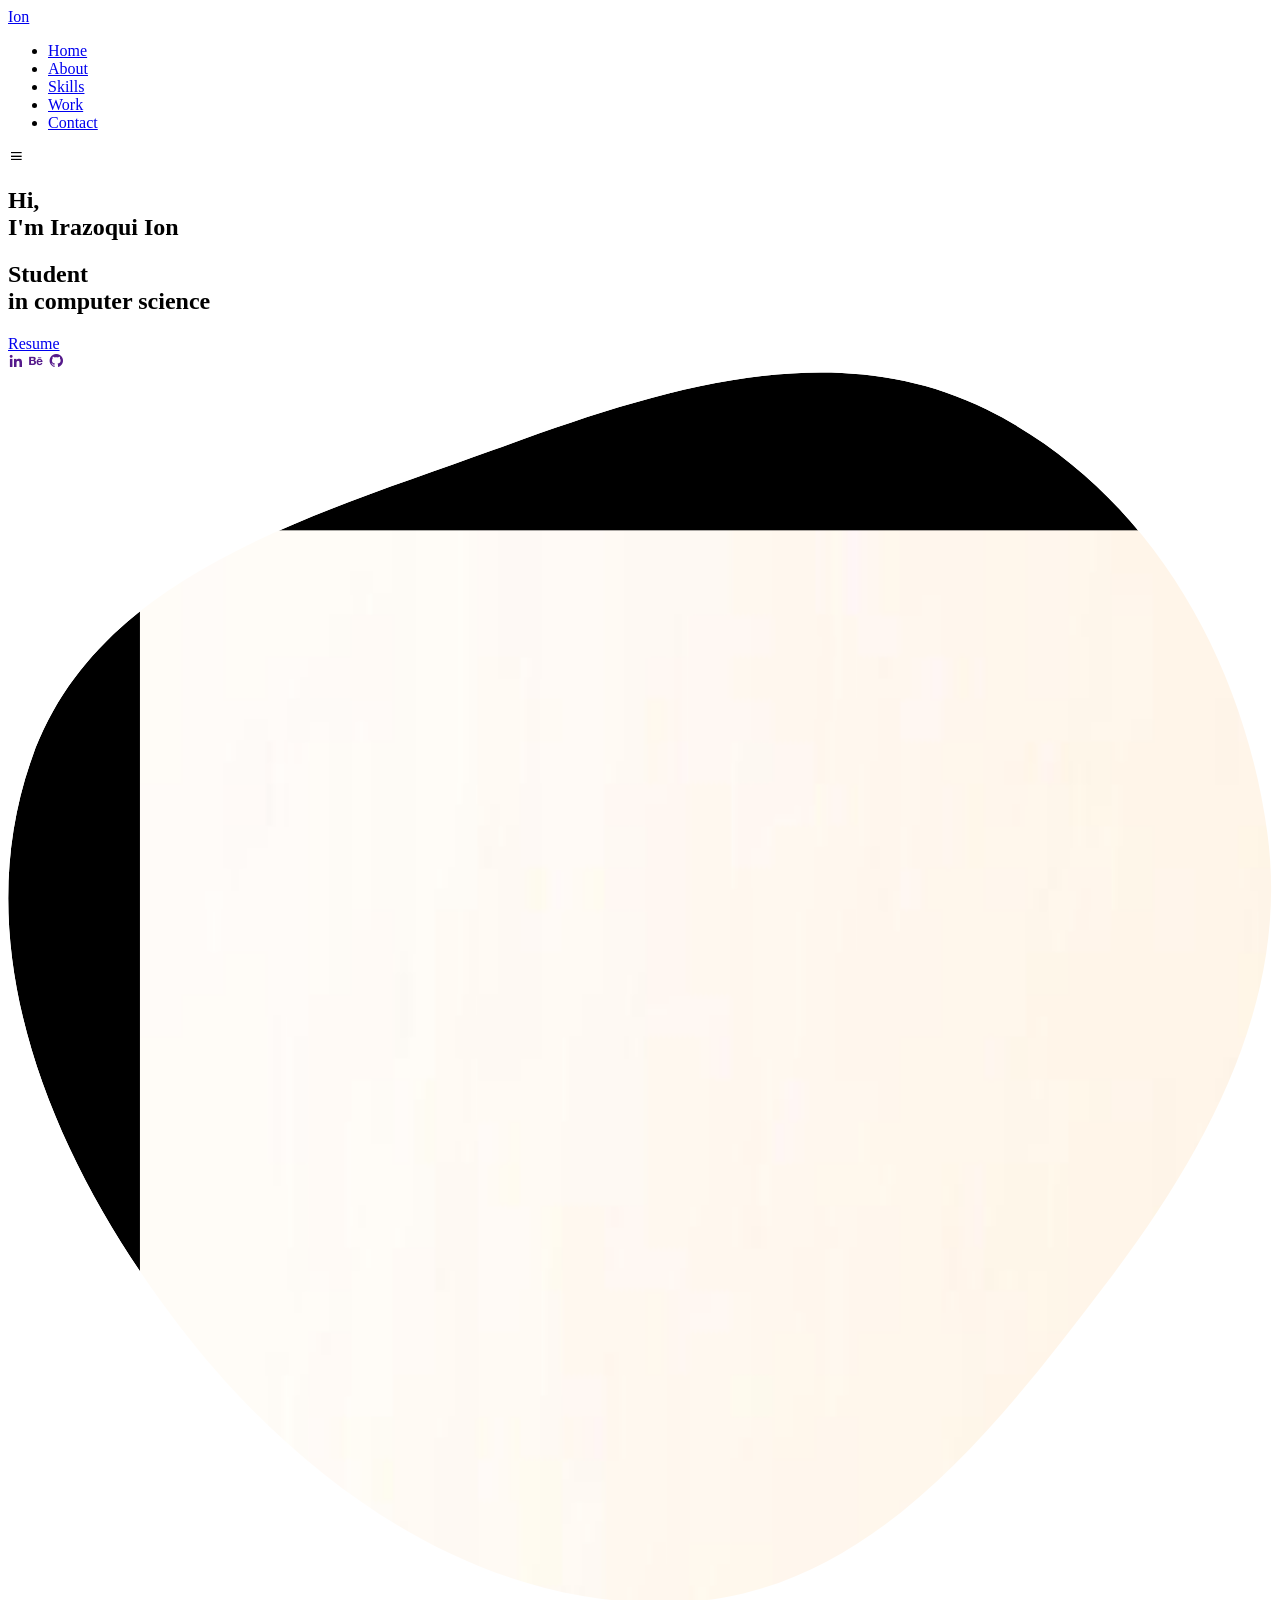
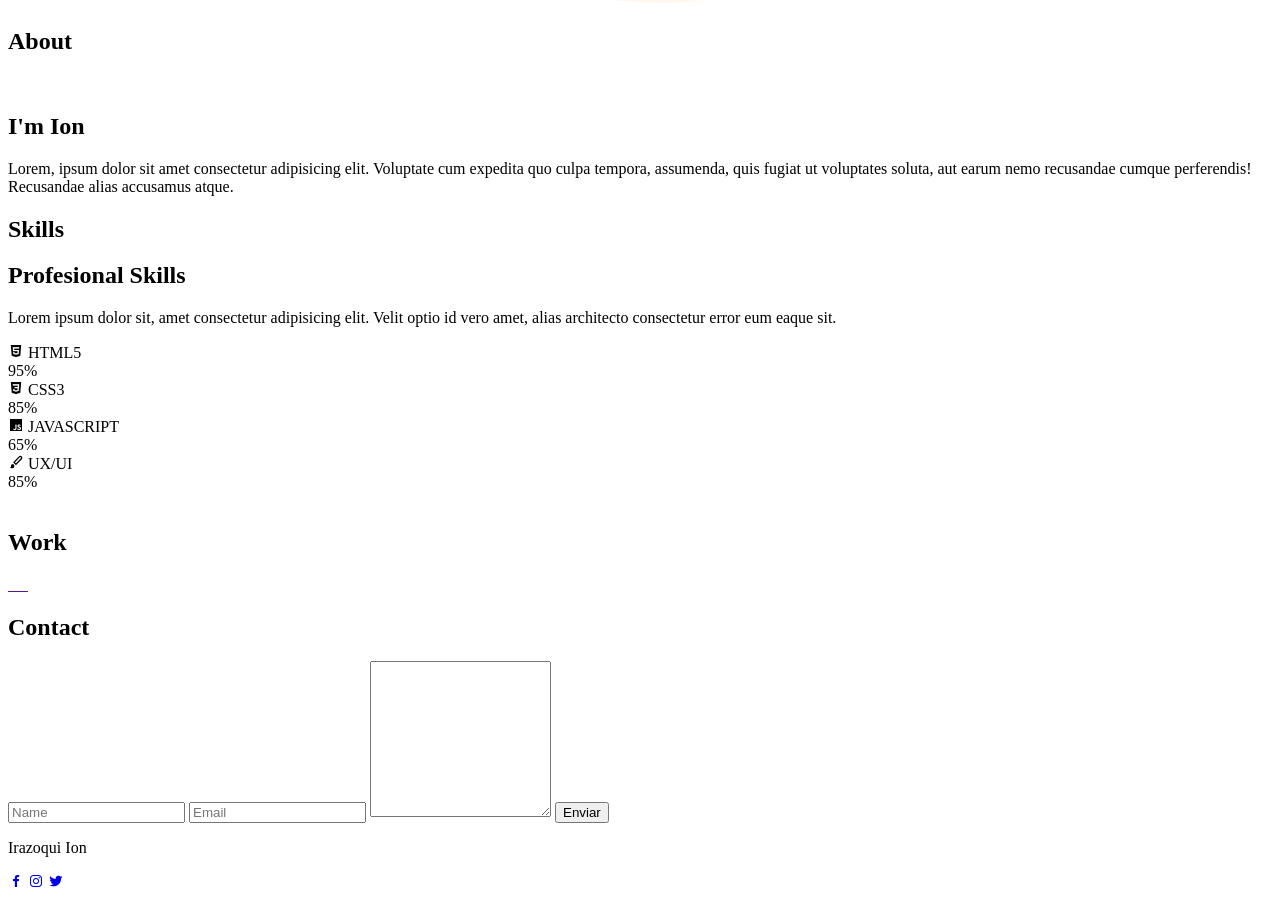
==== index.html @ e9b6121a "first commit" ====
<!DOCTYPE html>
<html lang="en">
    <head>
        <meta charset="UTF-8">
        <meta name="viewport" content="width=device-width, initial-scale=1.0">

        <link rel="stylesheet" href="style.css">

        <!-- =====BOX ICONS===== -->
        <link href='https://cdn.jsdelivr.net/npm/boxicons@2.0.5/css/boxicons.min.css' rel='stylesheet'>

        <title>Portfolio website complete</title>
    </head>
    <body>
        <!--===== HEADER =====-->
        <header class="l-header">
            <nav class="nav bd-grid">
                <div>
                    <a href="index.html" class="nav__logo">Ion</a>
                </div>

                <div class="nav__menu" id="nav-menu">
                    <ul class="nav__list">
                        <li class="nav__item"><a href="#home" class="nav__link active-link">Home</a></li>
                        <li class="nav__item"><a href="#about" class="nav__link">About</a></li>
                        <li class="nav__item"><a href="#skills" class="nav__link">Skills</a></li>
                        <li class="nav__item"><a href="#work" class="nav__link">Work</a></li>
                        <li class="nav__item"><a href="#contact" class="nav__link">Contact</a></li>
                    </ul>
                </div>

                <div class="nav__toggle" id="nav-toggle">
                    <i class='bx bx-menu'></i>
                </div>
            </nav>
        </header>

        <main class="l-main">
            <!--===== HOME =====-->
            <section class="home bd-grid" id="home">
                <div class="home__data">
                    <h1 class="home__title">Hi,<br>I'm <span class="home__title-color">Irazoqui Ion</span><br><h2>Student <br>in computer science</h2></h1>

                    <a href="Resume.pdf" class="button">Resume</a>
                </div>

                <div class="home__social">
                    <a href="" class="home__social-icon"><i class='bx bxl-linkedin'></i></a>
                    <a href="" class="home__social-icon"><i class='bx bxl-behance' ></i></a>
                    <a href="" class="home__social-icon"><i class='bx bxl-github' ></i></a>
                </div>

                <div class="home__img">
                    <svg class="home__blob" viewBox="0 0 479 467" xmlns="http://www.w3.org/2000/svg" xmlns:xlink="http://www.w3.org/1999/xlink">
                        <mask id="mask0" mask-type="alpha">
                            <path d="M9.19024 145.964C34.0253 76.5814 114.865 54.7299 184.111 29.4823C245.804 6.98884 311.86 -14.9503 370.735 14.143C431.207 44.026 467.948 107.508 477.191 174.311C485.897 237.229 454.931 294.377 416.506 344.954C373.74 401.245 326.068 462.801 255.442 466.189C179.416 469.835 111.552 422.137 65.1576 361.805C17.4835 299.81 -17.1617 219.583 9.19024 145.964Z"/>
                        </mask>
                        <g mask="url(#mask0)">
                            <path d="M9.19024 145.964C34.0253 76.5814 114.865 54.7299 184.111 29.4823C245.804 6.98884 311.86 -14.9503 370.735 14.143C431.207 44.026 467.948 107.508 477.191 174.311C485.897 237.229 454.931 294.377 416.506 344.954C373.74 401.245 326.068 462.801 255.442 466.189C179.416 469.835 111.552 422.137 65.1576 361.805C17.4835 299.81 -17.1617 219.583 9.19024 145.964Z"/>
                            <image class="home__blob-img" x="50" y="60" href="dragon.png"/>
                        </g>
                    </svg>
                </div>
            </section>

            <!--===== ABOUT =====-->
            <section class="about section " id="about">
                <h2 class="section-title">About</h2>

                <div class="about__container bd-grid">
                    <div class="about__img">
                        <img src="assets/img/about.jpg" alt="">
                    </div>
                    
                    <div>
                        <h2 class="about__subtitle">I'm Ion</h2>
                        <p class="about__text">Lorem, ipsum dolor sit amet consectetur adipisicing elit. Voluptate cum expedita quo culpa tempora, assumenda, quis fugiat ut voluptates soluta, aut earum nemo recusandae cumque perferendis! Recusandae alias accusamus atque.</p>           
                    </div>                                   
                </div>
            </section>

            <!--===== SKILLS =====-->
            <section class="skills section" id="skills">
                <h2 class="section-title">Skills</h2>

                <div class="skills__container bd-grid">          
                    <div>
                        <h2 class="skills__subtitle">Profesional Skills</h2>
                        <p class="skills__text">Lorem ipsum dolor sit, amet consectetur adipisicing elit. Velit optio id vero amet, alias architecto consectetur error eum eaque sit.</p>
                        <div class="skills__data">
                            <div class="skills__names">
                                <i class='bx bxl-html5 skills__icon'></i>
                                <span class="skills__name">HTML5</span>
                            </div>
                            <div class="skills__bar skills__html">

                            </div>
                            <div>
                                <span class="skills__percentage">95%</span>
                            </div>
                        </div>
                        <div class="skills__data">
                            <div class="skills__names">
                                <i class='bx bxl-css3 skills__icon'></i>
                                <span class="skills__name">CSS3</span>
                            </div>
                            <div class="skills__bar skills__css">
                                
                            </div>
                            <div>
                                <span class="skills__percentage">85%</span>
                            </div>
                        </div>
                        <div class="skills__data">
                            <div class="skills__names">
                                <i class='bx bxl-javascript skills__icon' ></i>
                                <span class="skills__name">JAVASCRIPT</span>
                            </div>
                            <div class="skills__bar skills__js">
                                
                            </div>
                            <div>
                                <span class="skills__percentage">65%</span>
                            </div>
                        </div>
                        <div class="skills__data">
                            <div class="skills__names">
                                <i class='bx bxs-paint skills__icon'></i>
                                <span class="skills__name">UX/UI</span>
                            </div>
                            <div class="skills__bar skills__ux">
                                
                            </div>
                            <div>
                                <span class="skills__percentage">85%</span>
                            </div>
                        </div>
                    </div>
                    
                    <div>              
                        <img src="assets/img/work3.jpg" alt="" class="skills__img">
                    </div>
                </div>
            </section>

            <!--===== WORK =====-->
            <section class="work section" id="work">
                <h2 class="section-title">Work</h2>

                <div class="work__container bd-grid">
                    <a href="" class="work__img">
                        <img src="assets/img/work1.jpg" alt="">
                    </a>
                    <a href="" class="work__img">
                        <img src="assets/img/work2.jpg" alt="">
                    </a>
                    <a href="" class="work__img">
                        <img src="assets/img/work3.jpg" alt="">
                    </a>
                    <a href="" class="work__img">
                        <img src="assets/img/work4.jpg" alt="">
                    </a>
                    <a href="" class="work__img">
                        <img src="assets/img/work5.jpg" alt="">
                    </a>
                    <a href="" class="work__img">
                        <img src="assets/img/work6.jpg" alt="">
                    </a>
                </div>
            </section>

            <!--===== CONTACT =====-->
            <section class="contact section" id="contact">
                <h2 class="section-title">Contact</h2>

                <div class="contact__container bd-grid">
                    <form action="" class="contact__form">
                        <input type="text" placeholder="Name" class="contact__input">
                        <input type="mail" placeholder="Email" class="contact__input">
                        <textarea name="" id="" cols="0" rows="10" class="contact__input"></textarea>
                        <input type="button" value="Enviar" class="contact__button button">
                    </form>
                </div>
            </section>
        </main>

        <!--===== FOOTER =====-->
        <footer class="footer">
            <p class="footer__title">Irazoqui Ion</p>
            <div class="footer__social">
                <a href="#" class="footer__icon"><i class='bx bxl-facebook' ></i></a>
                <a href="#" class="footer__icon"><i class='bx bxl-instagram' ></i></a>
                <a href="#" class="footer__icon"><i class='bx bxl-twitter' ></i></a>
            </div>
        </footer>


        <!--===== SCROLL REVEAL =====-->
        <script src="https://unpkg.com/scrollreveal"></script>

        <!--===== MAIN JS =====-->
        <script src="main.js"></script>
    </body>
</html>
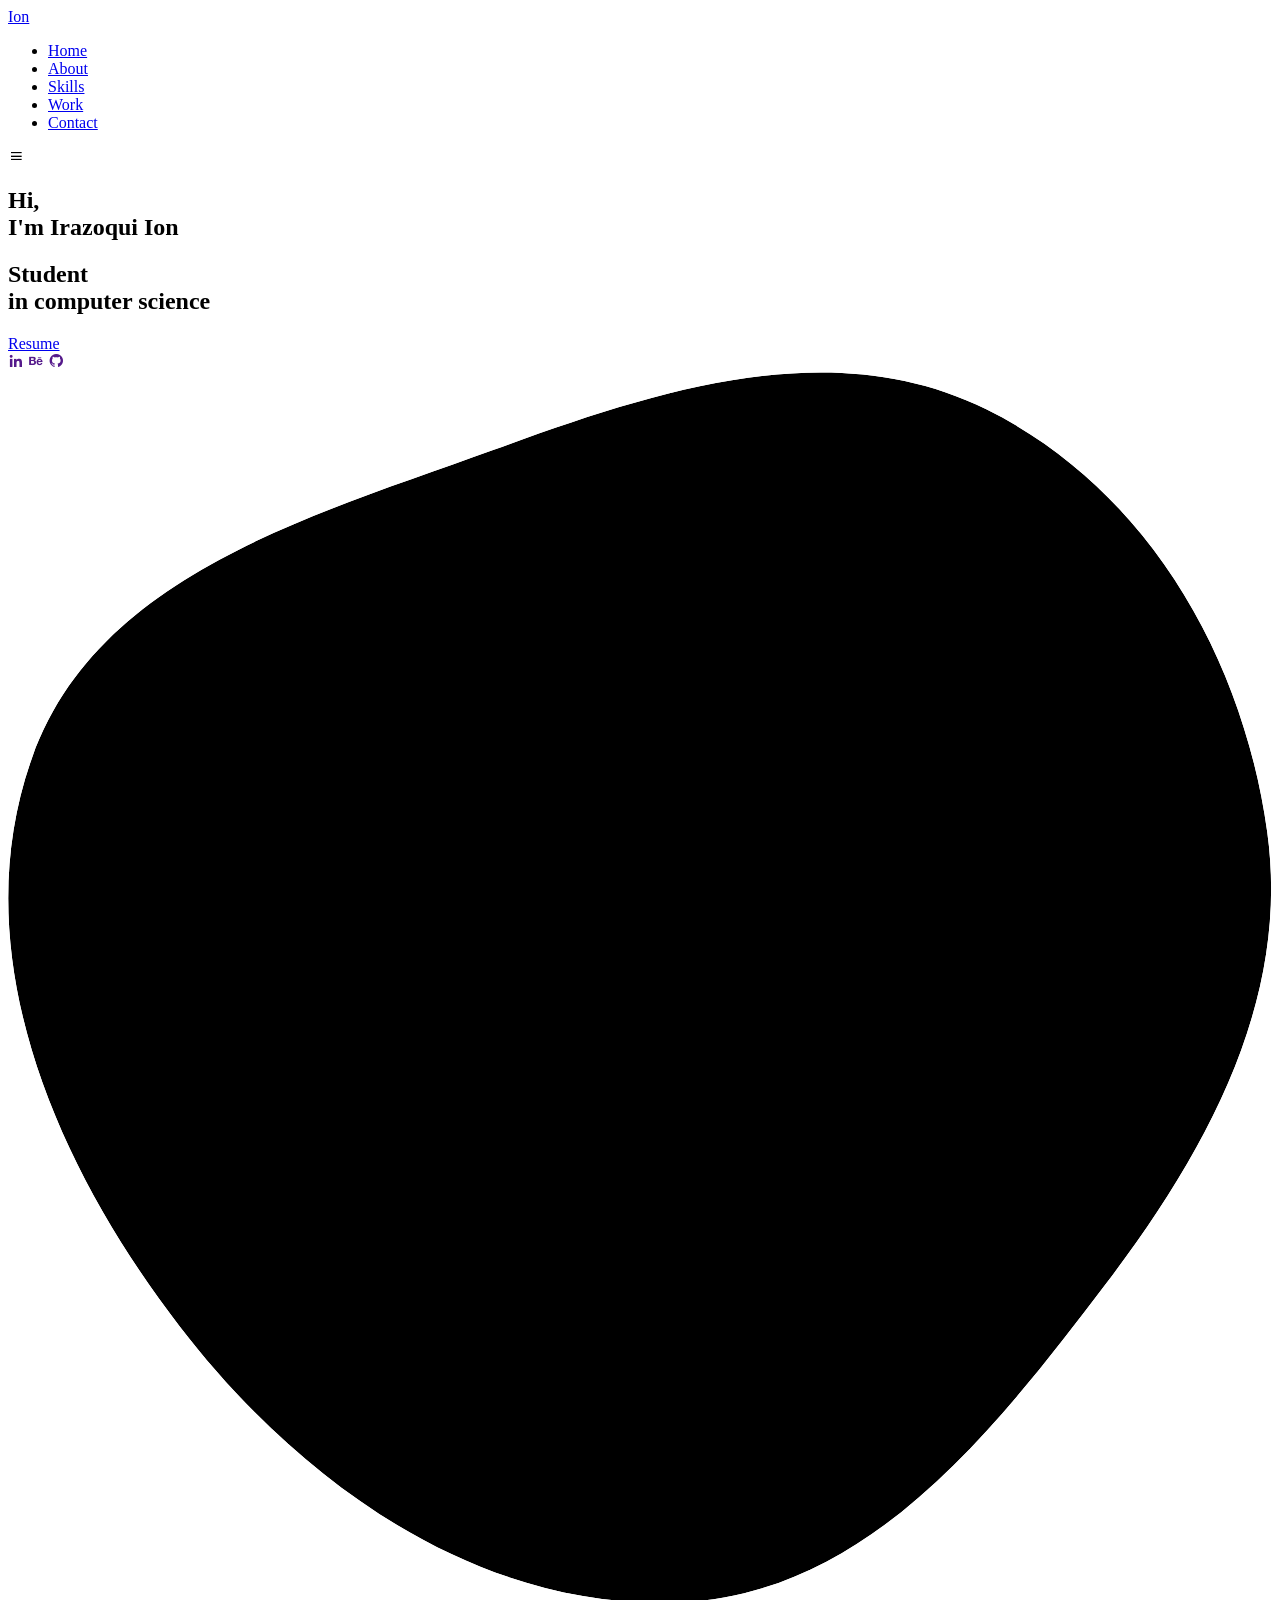
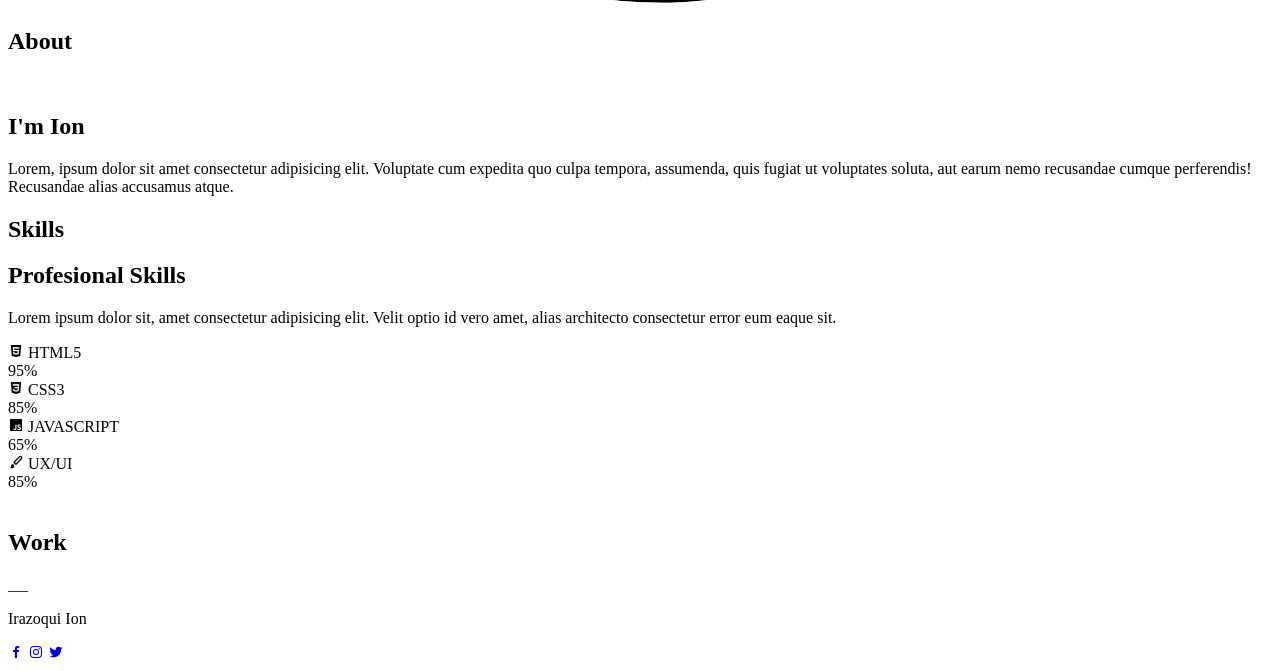
==== commit bbb5accc: "Contact supprimer" ====
--- a/index.html
+++ b/index.html
@@ -170,21 +170,6 @@
                 </div>
             </section>
 
-            <!--===== CONTACT =====-->
-            <section class="contact section" id="contact">
-                <h2 class="section-title">Contact</h2>
-
-                <div class="contact__container bd-grid">
-                    <form action="" class="contact__form">
-                        <input type="text" placeholder="Name" class="contact__input">
-                        <input type="mail" placeholder="Email" class="contact__input">
-                        <textarea name="" id="" cols="0" rows="10" class="contact__input"></textarea>
-                        <input type="button" value="Enviar" class="contact__button button">
-                    </form>
-                </div>
-            </section>
-        </main>
-
         <!--===== FOOTER =====-->
         <footer class="footer">
             <p class="footer__title">Irazoqui Ion</p>
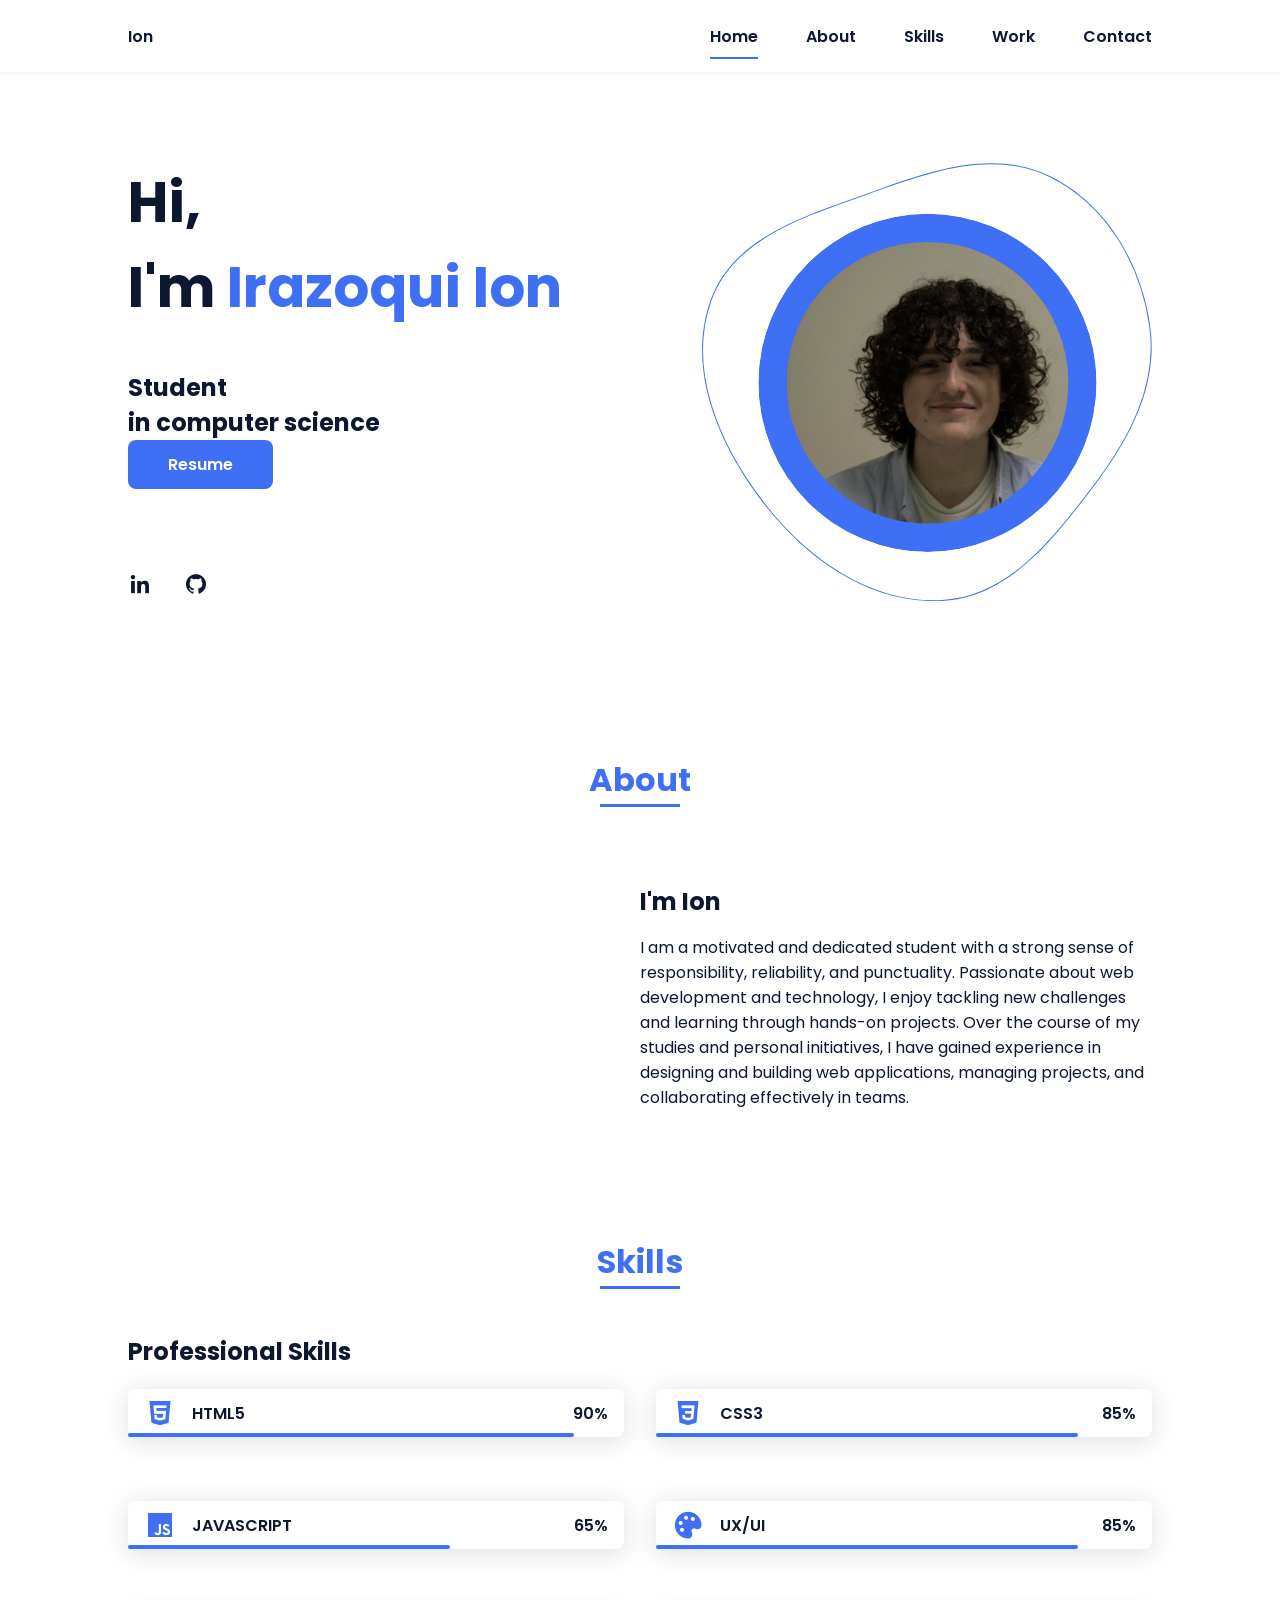
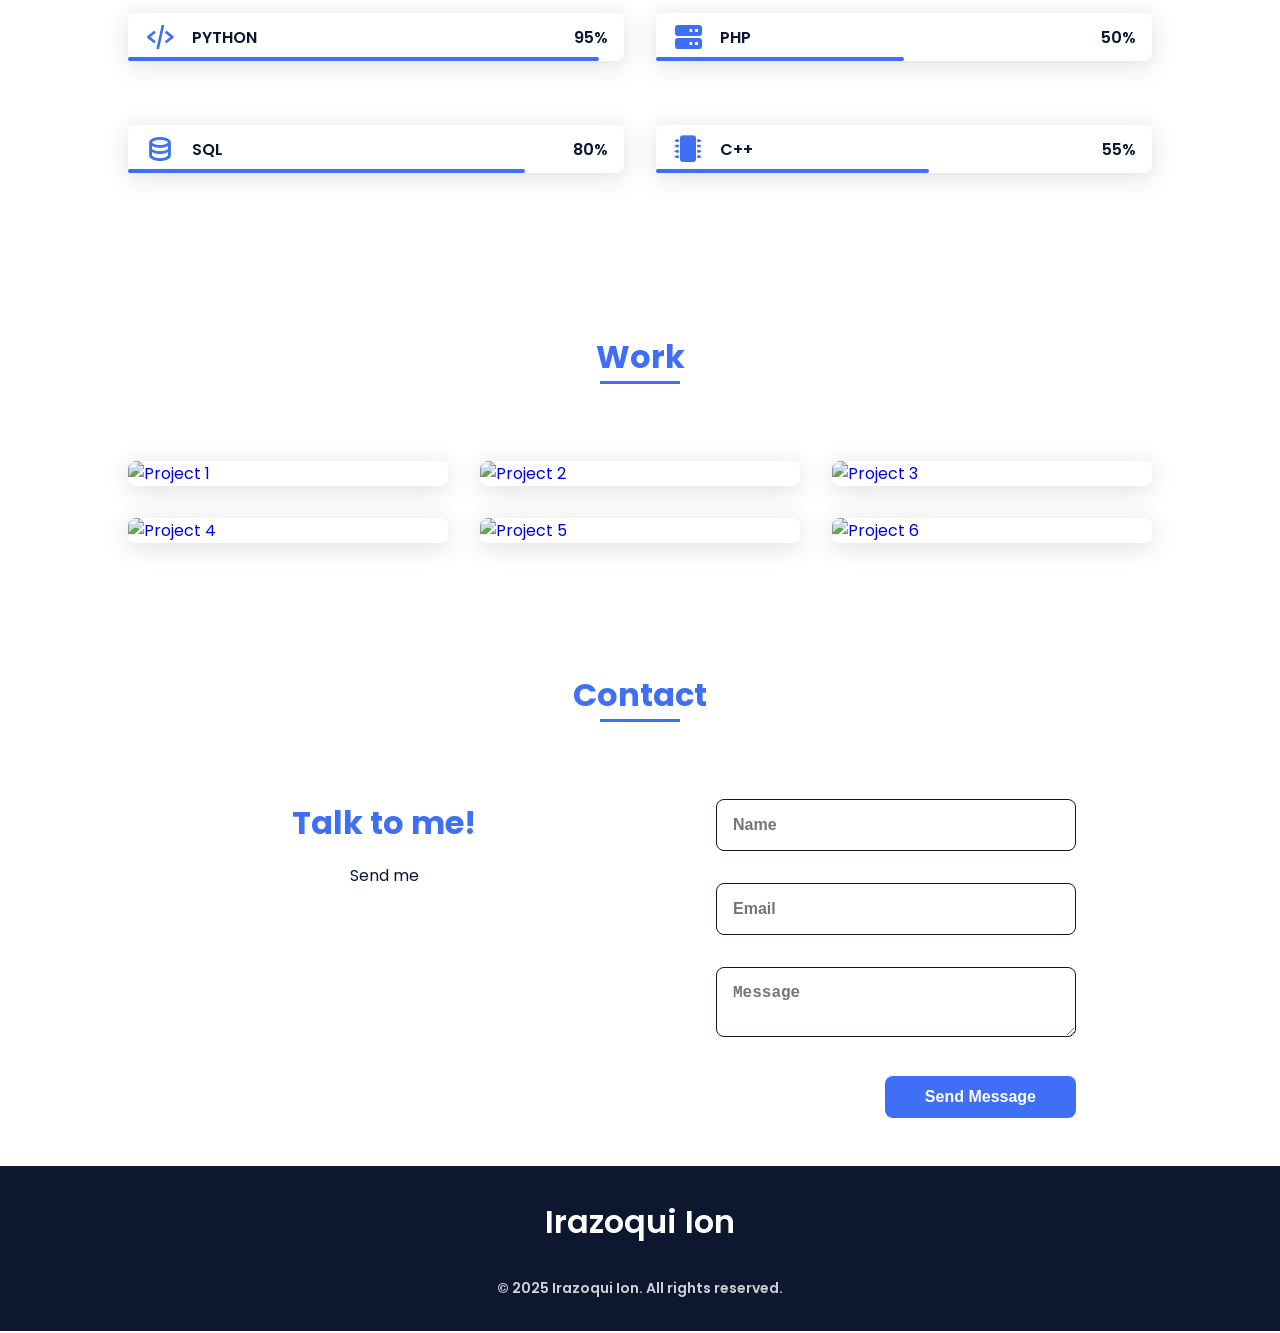
==== commit 2669853d: "competences faites" ====
--- a/index.html
+++ b/index.html
@@ -1,190 +1,281 @@
-
 <!DOCTYPE html>
 <html lang="en">
-    <head>
-        <meta charset="UTF-8">
-        <meta name="viewport" content="width=device-width, initial-scale=1.0">
-
-        <link rel="stylesheet" href="style.css">
-
-        <!-- =====BOX ICONS===== -->
-        <link href='https://cdn.jsdelivr.net/npm/boxicons@2.0.5/css/boxicons.min.css' rel='stylesheet'>
-
-        <title>Portfolio website complete</title>
-    </head>
-    <body>
-        <!--===== HEADER =====-->
-        <header class="l-header">
-            <nav class="nav bd-grid">
+
+<head>
+    <meta charset="UTF-8">
+    <meta name="viewport" content="width=device-width, initial-scale=1.0">
+
+    <link rel="stylesheet" href="style.css">
+
+    <!-- =====BOX ICONS===== -->
+    <link href='https://cdn.jsdelivr.net/npm/boxicons@2.0.5/css/boxicons.min.css' rel='stylesheet'>
+
+    <title>Portfolio</title>
+</head>
+
+<body>
+    <!--===== HEADER =====-->
+    <header class="l-header">
+        <nav class="nav bd-grid">
+            <div>
+                <a href="index.html" class="nav__logo">Ion</a>
+            </div>
+
+            <div class="nav__menu" id="nav-menu">
+                <ul class="nav__list">
+                    <li class="nav__item"><a href="#home" class="nav__link active-link">Home</a></li>
+                    <li class="nav__item"><a href="#about" class="nav__link">About</a></li>
+                    <li class="nav__item"><a href="#skills" class="nav__link">Skills</a></li>
+                    <li class="nav__item"><a href="#work" class="nav__link">Work</a></li>
+                    <li class="nav__item"><a href="#contact" class="nav__link">Contact</a></li>
+                    <!-- Added Contact link -->
+                </ul>
+            </div>
+
+            <div class="nav__toggle" id="nav-toggle">
+                <i class='bx bx-menu'></i>
+            </div>
+        </nav>
+    </header>
+
+    <main class="l-main">
+        <!--===== HOME =====-->
+        <section class="home bd-grid" id="home">
+            <div class="home__data">
+                <h1 class="home__title">Hi,<br>I'm <span class="home__title-color">Irazoqui Ion</span></h1>
+                <h2>Student <br>in computer science</h2> <!-- Moved outside h1 for valid nesting -->
+
+                <a href="Resume.pdf" class="button">Resume</a>
+            </div>
+
+            <div class="home__social">
+                <a href="https://www.linkedin.com/in/ion-irazoqui-a7b46b34b" class="home__social-icon"
+                    aria-label="LinkedIn"><i class='bx bxl-linkedin'></i></a>
+                <a href="https://www.github.com/TheAtomic0407" class="home__social-icon" aria-label="GitHub"><i
+                        class='bx bxl-github'></i></a> <!-- Fixed missing quote -->
+            </div>
+
+            <div class="home__img">
+                <svg class="home__blob" viewBox="0 0 479 467" xmlns="http://www.w3.org/2000/svg"
+                    xmlns:xlink="http://www.w3.org/1999/xlink">
+                    <!-- Masque blob original (pour clipper l'ensemble si besoin) -->
+                    <mask id="mask0" mask-type="alpha">
+                        <path
+                            d="M9.19024 145.964C34.0253 76.5814 114.865 54.7299 184.111 29.4823C245.804 6.98884 311.86 -14.9503 370.735 14.143C431.207 44.026 467.948 107.508 477.191 174.311C485.897 237.229 454.931 294.377 416.506 344.954C373.74 401.245 326.068 462.801 255.442 466.189C179.416 469.835 111.552 422.137 65.1576 361.805C17.4835 299.81 -17.1617 219.583 9.19024 145.964Z" />
+                    </mask>
+
+                    <!-- Définitions pour les clips (cercle pour le fond bleu et pour la photo) -->
+                    <defs>
+                        <!-- Clip pour le cercle bleu (grand) -->
+                        <clipPath id="blueCircleClip">
+                            <circle cx="240" cy="234" r="180" />
+                            <!-- Centre approximatif du viewBox ; rayon grand pour le fond -->
+                        </clipPath>
+                        <!-- Clip pour la photo (plus petit, pour l'arrondir) -->
+                        <clipPath id="photoCircleClip">
+                            <circle cx="240" cy="234" r="150" /> <!-- Même centre, rayon plus petit pour la photo -->
+                        </clipPath>
+                    </defs>
+
+                    <!-- Groupe principal : applique le masque blob global si vous voulez limiter à la forme blob -->
+                    <g mask="url(#mask0)">
+                        <!-- 1. Cercle bleu en arrière-plan (clipé à un grand cercle) -->
+                        <g clip-path="url(#blueCircleClip)">
+                            <circle cx="240" cy="234" r="180" fill="var(--first-color)" />
+                            <!-- Rond bleu derrière tout -->
+                            <!-- Optionnel : Ajoutez un path blob si vous voulez que le bleu suive la forme blob -->
+                            <!-- <path d="M9.19024 145.964C34.0253 76.5814 ... Z" fill="var(--first-color)" /> -->
+                        </g>
+
+                        <!-- 2. La photo ronde par-dessus (clipée à un petit cercle, positionnée comme avant) -->
+                        <g clip-path="url(#photoCircleClip)">
+                            <image class="home__blob-img" x="90" y="84" width="300" height="300" href="profil.png"
+                                alt="Profile photo of Irazoqui Ion" preserveAspectRatio="xMidYMid slice" />
+                            <!-- Centre et croppe l'image pour remplir le cercle -->
+                        </g>
+
+                        <!-- Optionnel : Path blob en fond si vous voulez la forme organique visible autour du cercle bleu -->
+                        <path
+                            d="M9.19024 145.964C34.0253 76.5814 114.865 54.7299 184.111 29.4823C245.804 6.98884 311.86 -14.9503 370.735 14.143C431.207 44.026 467.948 107.508 477.191 174.311C485.897 237.229 454.931 294.377 416.506 344.954C373.74 401.245 326.068 462.801 255.442 466.189C179.416 469.835 111.552 422.137 65.1576 361.805C17.4835 299.81 -17.1617 219.583 9.19024 145.964Z"
+                            fill="none" stroke="var(--first-color)" stroke-width="2" />
+                        <!-- Bord du blob en bleu fin, si vous voulez -->
+                    </g>
+                </svg>
+            </div>
+        </section>
+
+        <!--===== ABOUT =====-->
+        <section class="about section " id="about">
+            <h2 class="section-title">About</h2>
+
+            <div class="about__container bd-grid">
+                <div class="about__img">
+                    <img src="assets/img/about.jpg" alt="">
+                </div>
+
                 <div>
-                    <a href="index.html" class="nav__logo">Ion</a>
-                </div>
-
-                <div class="nav__menu" id="nav-menu">
-                    <ul class="nav__list">
-                        <li class="nav__item"><a href="#home" class="nav__link active-link">Home</a></li>
-                        <li class="nav__item"><a href="#about" class="nav__link">About</a></li>
-                        <li class="nav__item"><a href="#skills" class="nav__link">Skills</a></li>
-                        <li class="nav__item"><a href="#work" class="nav__link">Work</a></li>
-                        <li class="nav__item"><a href="#contact" class="nav__link">Contact</a></li>
-                    </ul>
-                </div>
-
-                <div class="nav__toggle" id="nav-toggle">
-                    <i class='bx bx-menu'></i>
-                </div>
-            </nav>
-        </header>
-
-        <main class="l-main">
-            <!--===== HOME =====-->
-            <section class="home bd-grid" id="home">
-                <div class="home__data">
-                    <h1 class="home__title">Hi,<br>I'm <span class="home__title-color">Irazoqui Ion</span><br><h2>Student <br>in computer science</h2></h1>
-
-                    <a href="Resume.pdf" class="button">Resume</a>
-                </div>
-
-                <div class="home__social">
-                    <a href="" class="home__social-icon"><i class='bx bxl-linkedin'></i></a>
-                    <a href="" class="home__social-icon"><i class='bx bxl-behance' ></i></a>
-                    <a href="" class="home__social-icon"><i class='bx bxl-github' ></i></a>
-                </div>
-
-                <div class="home__img">
-                    <svg class="home__blob" viewBox="0 0 479 467" xmlns="http://www.w3.org/2000/svg" xmlns:xlink="http://www.w3.org/1999/xlink">
-                        <mask id="mask0" mask-type="alpha">
-                            <path d="M9.19024 145.964C34.0253 76.5814 114.865 54.7299 184.111 29.4823C245.804 6.98884 311.86 -14.9503 370.735 14.143C431.207 44.026 467.948 107.508 477.191 174.311C485.897 237.229 454.931 294.377 416.506 344.954C373.74 401.245 326.068 462.801 255.442 466.189C179.416 469.835 111.552 422.137 65.1576 361.805C17.4835 299.81 -17.1617 219.583 9.19024 145.964Z"/>
-                        </mask>
-                        <g mask="url(#mask0)">
-                            <path d="M9.19024 145.964C34.0253 76.5814 114.865 54.7299 184.111 29.4823C245.804 6.98884 311.86 -14.9503 370.735 14.143C431.207 44.026 467.948 107.508 477.191 174.311C485.897 237.229 454.931 294.377 416.506 344.954C373.74 401.245 326.068 462.801 255.442 466.189C179.416 469.835 111.552 422.137 65.1576 361.805C17.4835 299.81 -17.1617 219.583 9.19024 145.964Z"/>
-                            <image class="home__blob-img" x="50" y="60" href="dragon.png"/>
-                        </g>
-                    </svg>
-                </div>
-            </section>
-
-            <!--===== ABOUT =====-->
-            <section class="about section " id="about">
-                <h2 class="section-title">About</h2>
-
-                <div class="about__container bd-grid">
-                    <div class="about__img">
-                        <img src="assets/img/about.jpg" alt="">
-                    </div>
-                    
-                    <div>
-                        <h2 class="about__subtitle">I'm Ion</h2>
-                        <p class="about__text">Lorem, ipsum dolor sit amet consectetur adipisicing elit. Voluptate cum expedita quo culpa tempora, assumenda, quis fugiat ut voluptates soluta, aut earum nemo recusandae cumque perferendis! Recusandae alias accusamus atque.</p>           
-                    </div>                                   
-                </div>
-            </section>
-
-            <!--===== SKILLS =====-->
-            <section class="skills section" id="skills">
-                <h2 class="section-title">Skills</h2>
-
-                <div class="skills__container bd-grid">          
-                    <div>
-                        <h2 class="skills__subtitle">Profesional Skills</h2>
-                        <p class="skills__text">Lorem ipsum dolor sit, amet consectetur adipisicing elit. Velit optio id vero amet, alias architecto consectetur error eum eaque sit.</p>
-                        <div class="skills__data">
-                            <div class="skills__names">
-                                <i class='bx bxl-html5 skills__icon'></i>
-                                <span class="skills__name">HTML5</span>
-                            </div>
-                            <div class="skills__bar skills__html">
-
-                            </div>
-                            <div>
-                                <span class="skills__percentage">95%</span>
-                            </div>
-                        </div>
-                        <div class="skills__data">
-                            <div class="skills__names">
-                                <i class='bx bxl-css3 skills__icon'></i>
-                                <span class="skills__name">CSS3</span>
-                            </div>
-                            <div class="skills__bar skills__css">
-                                
-                            </div>
-                            <div>
-                                <span class="skills__percentage">85%</span>
-                            </div>
-                        </div>
-                        <div class="skills__data">
-                            <div class="skills__names">
-                                <i class='bx bxl-javascript skills__icon' ></i>
-                                <span class="skills__name">JAVASCRIPT</span>
-                            </div>
-                            <div class="skills__bar skills__js">
-                                
-                            </div>
-                            <div>
-                                <span class="skills__percentage">65%</span>
-                            </div>
-                        </div>
-                        <div class="skills__data">
-                            <div class="skills__names">
-                                <i class='bx bxs-paint skills__icon'></i>
-                                <span class="skills__name">UX/UI</span>
-                            </div>
-                            <div class="skills__bar skills__ux">
-                                
-                            </div>
-                            <div>
-                                <span class="skills__percentage">85%</span>
-                            </div>
-                        </div>
-                    </div>
-                    
-                    <div>              
-                        <img src="assets/img/work3.jpg" alt="" class="skills__img">
-                    </div>
-                </div>
-            </section>
-
-            <!--===== WORK =====-->
-            <section class="work section" id="work">
-                <h2 class="section-title">Work</h2>
-
-                <div class="work__container bd-grid">
-                    <a href="" class="work__img">
-                        <img src="assets/img/work1.jpg" alt="">
-                    </a>
-                    <a href="" class="work__img">
-                        <img src="assets/img/work2.jpg" alt="">
-                    </a>
-                    <a href="" class="work__img">
-                        <img src="assets/img/work3.jpg" alt="">
-                    </a>
-                    <a href="" class="work__img">
-                        <img src="assets/img/work4.jpg" alt="">
-                    </a>
-                    <a href="" class="work__img">
-                        <img src="assets/img/work5.jpg" alt="">
-                    </a>
-                    <a href="" class="work__img">
-                        <img src="assets/img/work6.jpg" alt="">
-                    </a>
-                </div>
-            </section>
-
-        <!--===== FOOTER =====-->
-        <footer class="footer">
-            <p class="footer__title">Irazoqui Ion</p>
-            <div class="footer__social">
-                <a href="#" class="footer__icon"><i class='bx bxl-facebook' ></i></a>
-                <a href="#" class="footer__icon"><i class='bx bxl-instagram' ></i></a>
-                <a href="#" class="footer__icon"><i class='bx bxl-twitter' ></i></a>
-            </div>
-        </footer>
-
-
-        <!--===== SCROLL REVEAL =====-->
-        <script src="https://unpkg.com/scrollreveal"></script>
-
-        <!--===== MAIN JS =====-->
-        <script src="main.js"></script>
-    </body>
-</html>
+                    <h2 class="about__subtitle">I'm Ion</h2>
+                    <p class="about__text">I am a motivated and dedicated student with a strong sense of responsibility,
+                        reliability, and punctuality. Passionate about web development and technology, I enjoy tackling
+                        new challenges and learning through hands-on projects. Over the course of my studies and
+                        personal initiatives, I have gained experience in designing and building web applications,
+                        managing projects, and collaborating effectively in teams.</p>
+                </div>
+            </div>
+        </section>
+
+        <!--===== SKILLS =====-->
+        <section class="skills section" id="skills">
+            <h2 class="section-title">Skills</h2>
+            <div class="skills__header">
+                <h2 class="skills__subtitle">Professional Skills</h2>
+            </div>
+            <div class="skills__container skills-grid">
+
+                <div class="skills__data">
+                    <div class="skills__names">
+                        <i class='bx bxl-html5 skills__icon'></i>
+                        <span class="skills__name">HTML5</span>
+                    </div>
+                    <div class="skills__bar skills__html"></div>
+                    <div>
+                        <span class="skills__percentage">90%</span>
+                    </div>
+                </div>
+                <div class="skills__data">
+                    <div class="skills__names">
+                        <i class='bx bxl-css3 skills__icon'></i>
+                        <span class="skills__name">CSS3</span>
+                    </div>
+                    <div class="skills__bar skills__css"></div>
+                    <div>
+                        <span class="skills__percentage">85%</span>
+                    </div>
+                </div>
+                <div class="skills__data">
+                    <div class="skills__names">
+                        <i class='bx bxl-javascript skills__icon'></i>
+                        <span class="skills__name">JAVASCRIPT</span>
+                    </div>
+                    <div class="skills__bar skills__js"></div>
+                    <div>
+                        <span class="skills__percentage">65%</span>
+                    </div>
+                </div>
+                <div class="skills__data">
+                    <div class="skills__names">
+                        <i class='bx bxs-palette skills__icon'></i>
+                        <span class="skills__name">UX/UI</span>
+                    </div>
+                    <div class="skills__bar skills__ux"></div>
+                    <div>
+                        <span class="skills__percentage">85%</span>
+                    </div>
+                </div>
+                <div class="skills__data">
+                    <div class="skills__names">
+                        <i class='bx bx-code-alt skills__icon'></i>
+                        <span class="skills__name">PYTHON</span>
+                    </div>
+                    <div class="skills__bar skills__py"></div>
+                    <div>
+                        <span class="skills__percentage">95%</span>
+                    </div>
+                </div>
+                <div class="skills__data">
+                    <div class="skills__names">
+                        <i class='bx bxs-server skills__icon'></i>
+                        <span class="skills__name">PHP</span>
+                    </div>
+                    <div class="skills__bar skills__php"></div>
+                    <div>
+                        <span class="skills__percentage">50%</span>
+                    </div>
+                </div>
+                <div class="skills__data">
+                    <div class="skills__names">
+                        <i class='bx bx-data skills__icon'></i>
+                        <span class="skills__name">SQL</span>
+                    </div>
+                    <div class="skills__bar skills__sql"></div>
+                    <div>
+                        <span class="skills__percentage">80%</span>
+                    </div>
+                </div>
+                <div class="skills__data">
+                    <div class="skills__names">
+                        <i class='bx bxs-microchip skills__icon'></i>
+                        <span class="skills__name">C++</span>
+                    </div>
+                    <div class="skills__bar skills__c"></div>
+                    <div>
+                        <span class="skills__percentage">55%</span>
+                    </div>
+                </div>
+
+
+
+
+            </div>
+        </section>
+
+        <!--===== WORK =====-->
+        <section class="work section" id="work">
+            <h2 class="section-title">Work</h2>
+
+            <div class="work__container bd-grid">
+                <a href="#project1" class="work__img"> <!-- Added placeholder href; use modals or external links -->
+                    <img src="assets/img/work1.jpg" alt="Project 1">
+                </a>
+                <a href="#project2" class="work__img">
+                    <img src="assets/img/work2.jpg" alt="Project 2">
+                </a>
+                <a href="#project3" class="work__img">
+                    <img src="assets/img/work3.jpg" alt="Project 3">
+                </a>
+                <a href="#project4" class="work__img">
+                    <img src="assets/img/work4.jpg" alt="Project 4">
+                </a>
+                <a href="#project5" class="work__img">
+                    <img src="assets/img/work5.jpg" alt="Project 5">
+                </a>
+                <a href="#project6" class="work__img">
+                    <img src="assets/img/work6.jpg" alt="Project 6">
+                </a>
+            </div>
+        </section>
+
+        <!--===== CONTACT (New Section) =====-->
+        <section class="contact section" id="contact">
+            <h2 class="section-title">Contact</h2>
+            <div class="contact__container bd-grid">
+                <div class="contact__content">
+                    <h3 class="contact__title">Talk to me!</h3>
+                    <p class="contact__text">Send me</p>
+                </div>
+
+                <div class="contact__form">
+                    <input type="text" class="contact__input" placeholder="Name">
+                    <input type="email" class="contact__input" placeholder="Email">
+                    <textarea name="" id="" cols="0" rows="0" class="contact__input" placeholder="Message"></textarea>
+                    <button class="button contact__button">Send Message</button>
+                    <!-- Uses your existing .button style -->
+                </div>
+            </div>
+        </section>
+    </main>
+
+    <!--===== FOOTER =====-->
+    <footer class="footer">
+        <p class="footer__title">Irazoqui Ion</p>
+        <p class="footer__copy">&copy; 2025 Irazoqui Ion. All rights reserved.</p> <!-- Added basic copyright -->
+    </footer>
+
+    <!--===== SCROLL REVEAL =====-->
+    <script src="https://unpkg.com/scrollreveal"></script>
+
+    <!--===== MAIN JS =====-->
+    <script src="main.js"></script>
+</body>
+
+</html>
--- a/style.css
+++ b/style.css
@@ -0,0 +1,576 @@
+
+/*===== GOOGLE FONTS =====*/
+@import url("https://fonts.googleapis.com/css2?family=Poppins:wght@400;600;700&display=swap");
+/*===== VARIABLES CSS =====*/
+:root {
+  --header-height: 3rem;
+  --font-semi: 600;
+  /*===== Colores =====*/
+  /*Purple 260 - Red 355 - Blue 224 - Pink 340*/
+  /* HSL color mode */
+  --hue-color: 224;
+  --first-color: hsl(var(--hue-color), 89%, 60%);
+  --second-color: hsl(var(--hue-color), 56%, 12%);
+  /*===== Fuente y tipografia =====*/
+  --body-font: "Poppins", sans-serif;
+  --big-font-size: 2rem;
+  --h2-font-size: 1.25rem;
+  --normal-font-size: .938rem;
+  --smaller-font-size: .75rem;
+  /*===== Margenes =====*/
+  --mb-2: 1rem;
+  --mb-4: 2rem;
+  --mb-5: 2.5rem;
+  --mb-6: 3rem;
+  /*===== z index =====*/
+  --z-back: -10;
+  --z-fixed: 100;
+}
+@media screen and (min-width: 968px) {
+  :root {
+    --big-font-size: 3.5rem;
+    --h2-font-size: 2rem;
+    --normal-font-size: 1rem;
+    --smaller-font-size: .875rem;
+  }
+}
+
+/*===== BASE =====*/
+*, ::before, ::after {
+  box-sizing: border-box;
+}
+
+html {
+  scroll-behavior: smooth;
+}
+
+body {
+  margin: var(--header-height) 0 0 0;
+  font-family: var(--body-font);
+  font-size: var(--normal-font-size);
+  color: var(--second-color);
+}
+
+h1, h2, p {
+  margin: 0;
+}
+
+ul {
+  margin: 0;
+  padding: 0;
+  list-style: none;
+}
+
+a {
+  text-decoration: none;
+}
+
+img {
+  max-width: 100%;
+  height: auto;
+  display: block;
+}
+
+/*===== CLASS CSS ===== */
+.section-title {
+  position: relative;
+  font-size: var(--h2-font-size);
+  color: var(--first-color);
+  margin-top: var(--mb-2);
+  margin-bottom: var(--mb-4);
+  text-align: center;
+}
+.section-title::after {
+  position: absolute;
+  content: "";
+  width: 64px;
+  height: 0.18rem;
+  left: 0;
+  right: 0;
+  margin: auto;
+  top: 2rem;
+  background-color: var(--first-color);
+}
+
+.section {
+  padding-top: 3rem;
+  padding-bottom: 2rem;
+}
+
+/*===== LAYOUT =====*/
+.bd-grid {
+  max-width: 1024px;
+  display: grid;
+  margin-left: var(--mb-2);
+  margin-right: var(--mb-2);
+}
+.skills__header {
+    max-width: 1024px;      /* même largeur que .bd-grid */
+    margin: 0 auto 20px;    /* centré horizontalement et avec marge en bas */
+    text-align: left;     /* centre le texte */
+}
+.skills-grid {
+    display: grid;
+    grid-template-columns: repeat(2, 1fr); /* 2 colonnes */
+    gap: 20px;
+    max-width: 1024px;
+    margin: 0 auto; /* centrer le grid */
+}
+.l-header {
+  width: 100%;
+  position: fixed;
+  top: 0;
+  left: 0;
+  z-index: var(--z-fixed);
+  background-color: #fff;
+  box-shadow: 0 1px 4px rgba(146, 161, 176, 0.15);
+}
+
+/*===== NAV =====*/
+.nav {
+  height: var(--header-height);
+  display: flex;
+  justify-content: space-between;
+  align-items: center;
+  font-weight: var(--font-semi);
+}
+@media screen and (max-width: 767px) {
+  .nav__menu {
+    position: fixed;
+    top: var(--header-height);
+    right: -100%;
+    width: 80%;
+    height: 100%;
+    padding: 2rem;
+    background-color: var(--second-color);
+    transition: 0.5s;
+  }
+}
+.nav__item {
+  margin-bottom: var(--mb-4);
+}
+.nav__link {
+  position: relative;
+  color: #fff;
+}
+.nav__link:hover {
+  position: relative;
+}
+.nav__link:hover::after {
+  position: absolute;
+  content: "";
+  width: 100%;
+  height: 0.18rem;
+  left: 0;
+  top: 2rem;
+  background-color: var(--first-color);
+}
+.nav__logo {
+  color: var(--second-color);
+}
+.nav__toggle {
+  color: var(--second-color);
+  font-size: 1.5rem;
+  cursor: pointer;
+}
+
+/*Active menu*/
+.active-link::after {
+  position: absolute;
+  content: "";
+  width: 100%;
+  height: 0.18rem;
+  left: 0;
+  top: 2rem;
+  background-color: var(--first-color);
+}
+
+/*=== Show menu ===*/
+.show {
+  right: 0;
+}
+
+/*===== HOME =====*/
+.home {
+  position: relative;
+  row-gap: 5rem;
+  padding: 4rem 0 5rem;
+}
+.home__data {
+  align-self: center;
+}
+.home__title {
+  font-size: var(--big-font-size);
+  margin-bottom: var(--mb-5);
+}
+.home__title-color {
+  color: var(--first-color);
+}
+.home__social {
+  display: flex;
+  flex-direction: column;
+}
+.home__social-icon {
+  width: max-content;
+  margin-bottom: var(--mb-2);
+  font-size: 1.5rem;
+  color: var(--second-color);
+}
+.home__social-icon:hover {
+  color: var(--first-color);
+}
+.home__img {
+  position: absolute;
+  right: 0;
+  bottom: 0;
+  width: 260px;
+}
+.home__blob {
+  fill: var(--first-color);
+}
+.home__blob-img {
+  width: 360px;
+  border-radius: 100%;
+}
+
+/*BUTTONS*/
+.button {
+  display: inline-block;
+  background-color: var(--first-color);
+  color: #fff;
+  padding: 0.75rem 2.5rem;
+  font-weight: var(--font-semi);
+  border-radius: 0.5rem;
+  transition: 0.3s;
+}
+.button:hover {
+  box-shadow: 0px 10px 36px rgba(0, 0, 0, 0.15);
+}
+
+/* ===== ABOUT =====*/
+.about__container {
+  row-gap: 2rem;
+  text-align: center;
+}
+.about__subtitle {
+  margin-bottom: var(--mb-2);
+}
+.about__img {
+  justify-self: center;
+}
+.about__img img {
+  width: 200px;
+  border-radius: 0.5rem;
+}
+
+/* ===== SKILLS =====*/
+.skills__container {
+  row-gap: 2rem;
+  text-align: center;
+}
+.skills__subtitle {
+  margin-bottom: var(--mb-2);
+}
+.skills__text {
+  margin-bottom: var(--mb-4);
+}
+.skills__data {
+  display: flex;
+  justify-content: space-between;
+  align-items: center;
+  position: relative;
+  font-weight: var(--font-semi);
+  padding: 0.5rem 1rem;
+  margin-bottom: var(--mb-4);
+  border-radius: 0.5rem;
+  box-shadow: 0px 4px 25px rgba(14, 36, 49, 0.15);
+}
+.skills__icon {
+  font-size: 2rem;
+  margin-right: var(--mb-2);
+  color: var(--first-color);
+}
+.skills__names {
+  display: flex;
+  align-items: center;
+}
+.skills__bar {
+  position: absolute;
+  left: 0;
+  bottom: 0;
+  background-color: var(--first-color);
+  height: 0.25rem;
+  border-radius: 0.5rem;
+  z-index: var(--z-back);
+}
+.skills__html {
+  width: 90%;
+}
+.skills__css {
+  width: 85%;
+}
+.skills__js {
+  width: 65%;
+}
+.skills__ux {
+  width: 85%;
+}
+.skills__php {
+  width: 50%;
+}
+.skills__sql {
+  width: 80%;
+}
+.skills__c {
+  width: 55%;
+}
+.skills__py {
+  width: 95%;
+}
+
+.skills__img {
+  border-radius: 0.5rem;
+}
+
+
+/* ===== WORK =====*/
+.work__container {
+  row-gap: 2rem;
+}
+.work__img {
+  box-shadow: 0px 4px 25px rgba(14, 36, 49, 0.15);
+  border-radius: 0.5rem;
+  overflow: hidden;
+}
+.work__img img {
+  transition: 1s;
+}
+.work__img img:hover {
+  transform: scale(1.1);
+}
+
+/* ===== CONTACT =====*/
+.contact__input {
+  width: 100%;
+  font-size: var(--normal-font-size);
+  font-weight: var(--font-semi);
+  padding: 1rem;
+  border-radius: 0.5rem;
+  border: 1.5px solid var(--second-color);
+  outline: none;
+  margin-bottom: var(--mb-4);
+}
+.contact__button {
+  display: block;
+  border: none;
+  outline: none;
+  font-size: var(--normal-font-size);
+  cursor: pointer;
+  margin-left: auto;
+}
+
+/* ===== FOOTER =====*/
+.footer {
+  background-color: var(--second-color);
+  color: #fff;
+  text-align: center;
+  font-weight: var(--font-semi);
+  padding: 2rem 0;
+}
+.footer__title {
+  font-size: 2rem;
+  margin-bottom: var(--mb-4);
+}
+.footer__social {
+  margin-bottom: var(--mb-4);
+}
+.footer__icon {
+  font-size: 1.5rem;
+  color: #fff;
+  margin: 0 var(--mb-2);
+}
+.footer__copy {
+  font-size: var(--smaller-font-size);
+}
+/* ===== CONTACT ===== */
+.contact {
+    text-align: center;
+}
+.contact__container {
+    row-gap: 2rem;
+}
+.contact__title {
+    font-size: var(--h2-font-size);
+    color: var(--first-color);
+    margin-bottom: var(--mb-2);
+}
+.contact__text {
+    margin-bottom: var(--mb-4);
+}
+.contact__input {
+    width: 100%;
+    font-size: var(--normal-font-size);
+    font-weight: var(--font-semi);
+    padding: 1rem;
+    border-radius: 0.5rem;
+    border: 1.5px solid var(--second-color);
+    outline: none;
+    margin-bottom: var(--mb-4);
+}
+.contact__button {
+    display: block;
+    border: none;
+    outline: none;
+    font-size: var(--normal-font-size);
+    cursor: pointer;
+    margin-left: auto;
+    background-color: var(--first-color);
+    color: #fff;
+    padding: 0.75rem 2.5rem;
+    border-radius: 0.5rem;
+    transition: 0.3s;
+}
+.contact__button:hover {
+    box-shadow: 0px 10px 36px rgba(0, 0, 0, 0.15);
+}
+
+/* Footer Update */
+.footer__copy {
+    font-size: var(--smaller-font-size);
+    opacity: 0.8;
+}
+
+/* Fix for Skills Container in Small Screens */
+@media screen and (min-width: 576px) {
+    .skills__container {
+        grid-template-columns: repeat(2, 1fr); /* Changed from 0.7fr for better balance */
+        column-gap: 2rem;
+        align-items: center;
+        text-align: initial;
+    }
+    .contact__container {
+        grid-template-columns: repeat(2, 1fr);
+        justify-items: center;
+    }
+    .contact__form {
+        width: 360px;
+    }
+}
+/* ===== MEDIA QUERIES=====*/
+@media screen and (max-width: 320px) {
+  .home {
+    row-gap: 2rem;
+  }
+  .home__img {
+    width: 200px;
+  }
+}
+@media screen and (min-width: 576px) {
+  .home {
+    padding: 4rem 0 2rem;
+  }
+  .home__social {
+    padding-top: 0;
+    padding-bottom: 2.5rem;
+    flex-direction: row;
+    align-self: flex-end;
+  }
+  .home__social-icon {
+    margin-bottom: 0;
+    margin-right: var(--mb-4);
+  }
+  .home__img {
+    width: 300px;
+    bottom: 25%;
+  }
+  .about__container {
+    grid-template-columns: repeat(2, 1fr);
+    align-items: center;
+    text-align: initial;
+  }
+  .skills__container {
+    grid-template-columns: 0.7fr;
+    justify-content: center;
+    column-gap: 1rem;
+  }
+  .work__container {
+    grid-template-columns: repeat(2, 1fr);
+    column-gap: 2rem;
+    padding-top: 2rem;
+  }
+  .contact__form {
+    width: 360px;
+    padding-top: 2rem;
+  }
+  .contact__container {
+    justify-items: center;
+  }
+}
+@media screen and (min-width: 768px) {
+  body {
+    margin: 0;
+  }
+  .section {
+    padding-top: 4rem;
+    padding-bottom: 3rem;
+  }
+  .section-title {
+    margin-bottom: var(--mb-6);
+  }
+  .section-title::after {
+    width: 80px;
+    top: 3rem;
+  }
+  .nav {
+    height: calc(var(--header-height) + 1.5rem);
+  }
+  .nav__list {
+    display: flex;
+    padding-top: 0;
+  }
+  .nav__item {
+    margin-left: var(--mb-6);
+    margin-bottom: 0;
+  }
+  .nav__toggle {
+    display: none;
+  }
+  .nav__link {
+    color: var(--second-color);
+  }
+  .home {
+    padding: 8rem 0 2rem;
+  }
+  .home__img {
+    width: 400px;
+    bottom: 10%;
+  }
+  .about__container {
+    padding-top: 2rem;
+  }
+  .about__img img {
+    width: 300px;
+  }
+  .skills__container {
+    grid-template-columns: repeat(2, 1fr);
+    column-gap: 2rem;
+    align-items: center;
+    text-align: initial;
+  }
+  .work__container {
+    grid-template-columns: repeat(3, 1fr);
+    column-gap: 2rem;
+  }
+}
+@media screen and (min-width: 992px) {
+  .bd-grid {
+    margin-left: auto;
+    margin-right: auto;
+  }
+  .home {
+    padding: 10rem 0 2rem;
+  }
+  .home__img {
+    width: 450px;
+  }
+}
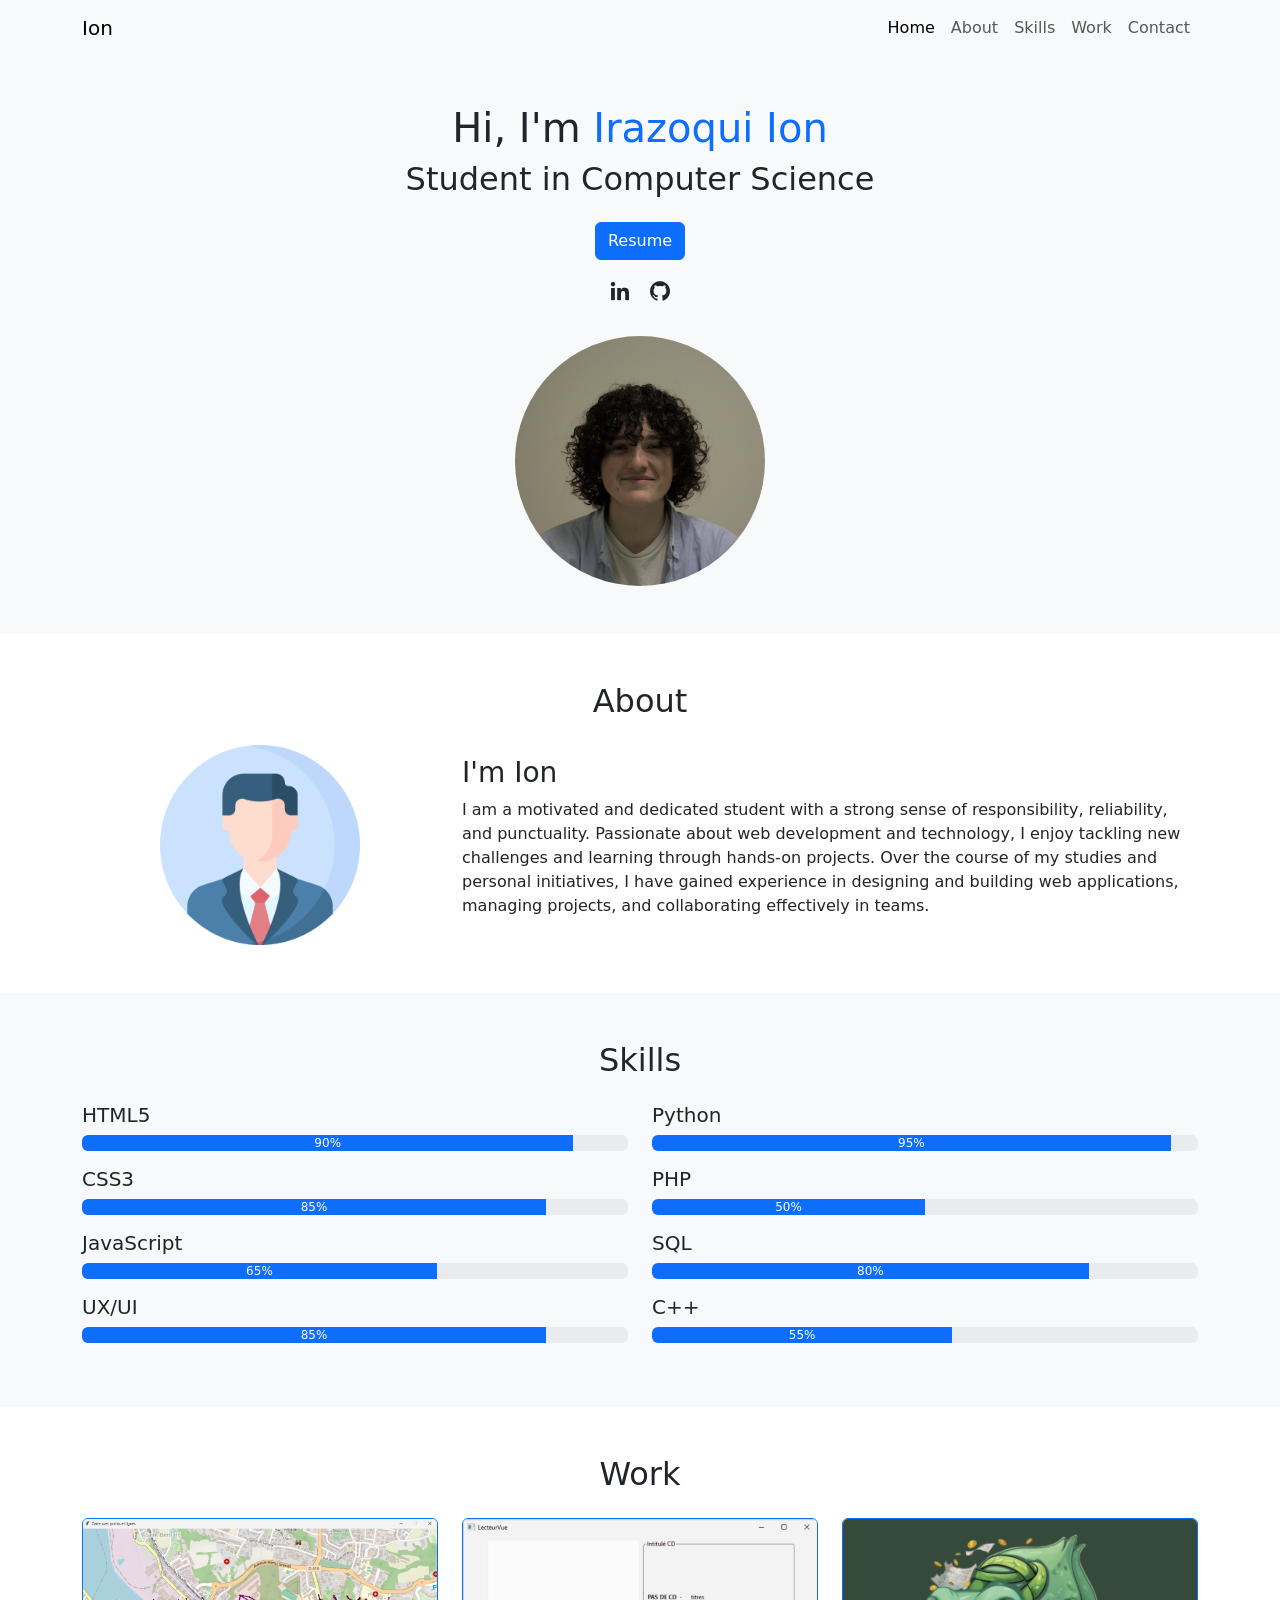
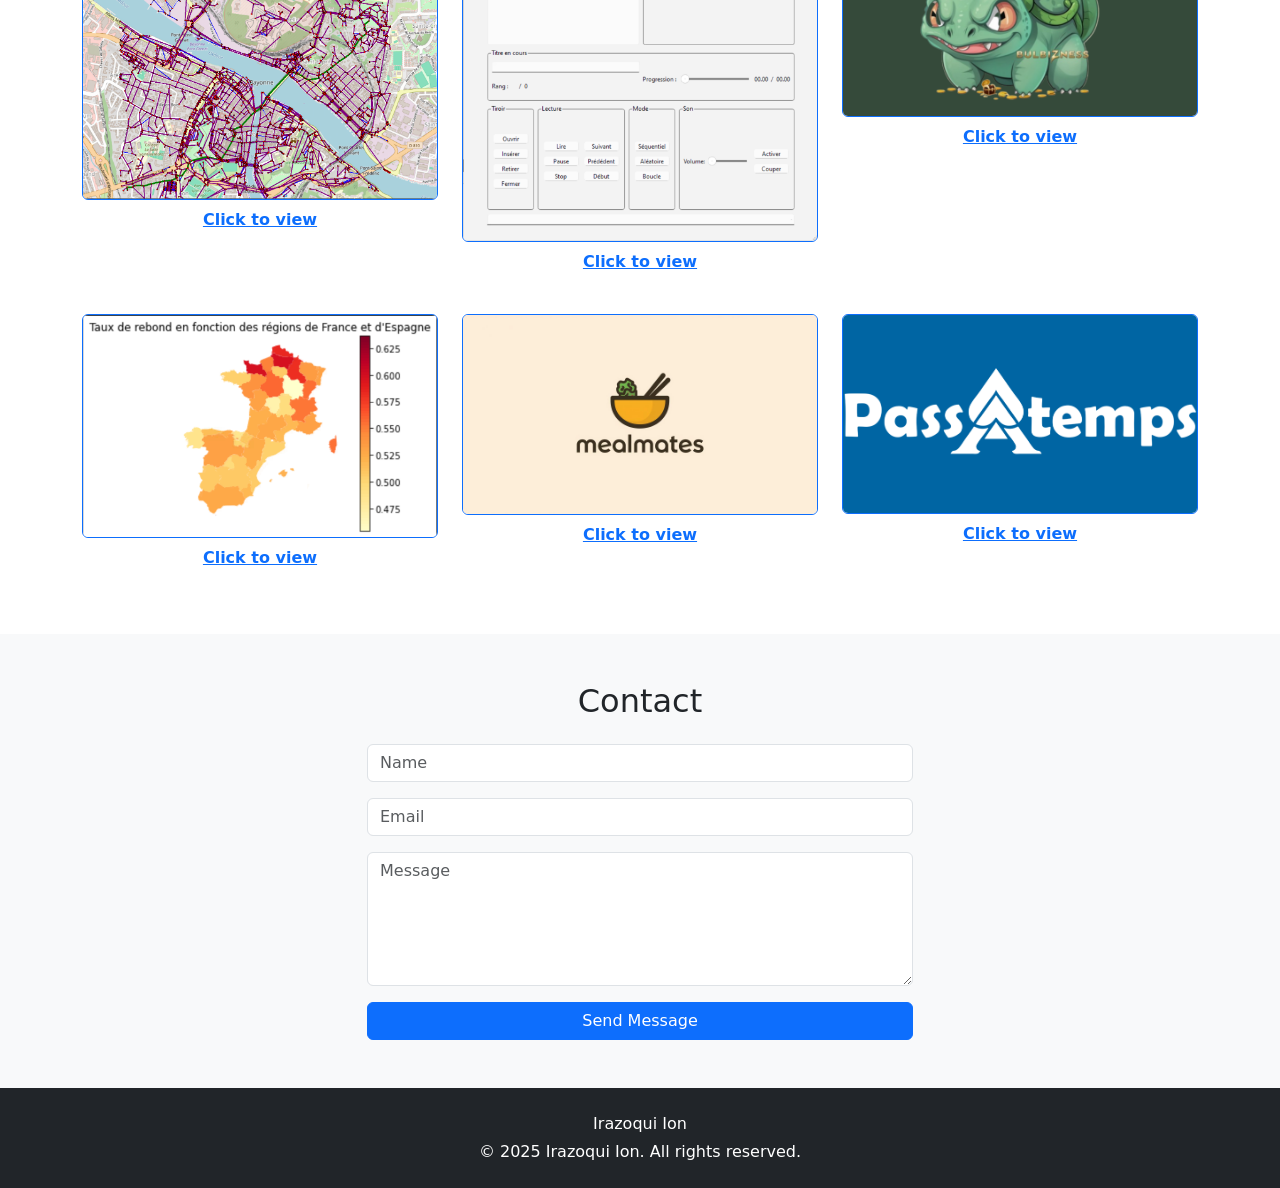
==== commit 955172c8: "Version propre sans vidéos lourdes" ====
--- a/index.html
+++ b/index.html
@@ -5,277 +5,196 @@
     <meta charset="UTF-8">
     <meta name="viewport" content="width=device-width, initial-scale=1.0">
 
-    <link rel="stylesheet" href="style.css">
-
-    <!-- =====BOX ICONS===== -->
+    <!-- Bootstrap CSS -->
+    <link href="https://cdn.jsdelivr.net/npm/bootstrap@5.3.2/dist/css/bootstrap.min.css" rel="stylesheet">
+
+    <!-- Icons -->
     <link href='https://cdn.jsdelivr.net/npm/boxicons@2.0.5/css/boxicons.min.css' rel='stylesheet'>
 
     <title>Portfolio</title>
 </head>
 
 <body>
-    <!--===== HEADER =====-->
-    <header class="l-header">
-        <nav class="nav bd-grid">
-            <div>
-                <a href="index.html" class="nav__logo">Ion</a>
-            </div>
-
-            <div class="nav__menu" id="nav-menu">
-                <ul class="nav__list">
-                    <li class="nav__item"><a href="#home" class="nav__link active-link">Home</a></li>
-                    <li class="nav__item"><a href="#about" class="nav__link">About</a></li>
-                    <li class="nav__item"><a href="#skills" class="nav__link">Skills</a></li>
-                    <li class="nav__item"><a href="#work" class="nav__link">Work</a></li>
-                    <li class="nav__item"><a href="#contact" class="nav__link">Contact</a></li>
-                    <!-- Added Contact link -->
+
+    <!-- HEADER -->
+    <nav class="navbar navbar-expand-lg navbar-light bg-light sticky-top">
+        <div class="container">
+            <a class="navbar-brand" href="#">Ion</a>
+            <button class="navbar-toggler" type="button" data-bs-toggle="collapse" data-bs-target="#navbarNav">
+                <span class="navbar-toggler-icon"></span>
+            </button>
+            <div class="collapse navbar-collapse" id="navbarNav">
+                <ul class="navbar-nav ms-auto">
+                    <li class="nav-item"><a class="nav-link active" href="#home">Home</a></li>
+                    <li class="nav-item"><a class="nav-link" href="#about">About</a></li>
+                    <li class="nav-item"><a class="nav-link" href="#skills">Skills</a></li>
+                    <li class="nav-item"><a class="nav-link" href="#work">Work</a></li>
+                    <li class="nav-item"><a class="nav-link" href="#contact">Contact</a></li>
                 </ul>
             </div>
-
-            <div class="nav__toggle" id="nav-toggle">
-                <i class='bx bx-menu'></i>
-            </div>
-        </nav>
-    </header>
-
-    <main class="l-main">
-        <!--===== HOME =====-->
-        <section class="home bd-grid" id="home">
-            <div class="home__data">
-                <h1 class="home__title">Hi,<br>I'm <span class="home__title-color">Irazoqui Ion</span></h1>
-                <h2>Student <br>in computer science</h2> <!-- Moved outside h1 for valid nesting -->
-
-                <a href="Resume.pdf" class="button">Resume</a>
-            </div>
-
-            <div class="home__social">
-                <a href="https://www.linkedin.com/in/ion-irazoqui-a7b46b34b" class="home__social-icon"
-                    aria-label="LinkedIn"><i class='bx bxl-linkedin'></i></a>
-                <a href="https://www.github.com/TheAtomic0407" class="home__social-icon" aria-label="GitHub"><i
-                        class='bx bxl-github'></i></a> <!-- Fixed missing quote -->
-            </div>
-
-            <div class="home__img">
-                <svg class="home__blob" viewBox="0 0 479 467" xmlns="http://www.w3.org/2000/svg"
-                    xmlns:xlink="http://www.w3.org/1999/xlink">
-                    <!-- Masque blob original (pour clipper l'ensemble si besoin) -->
-                    <mask id="mask0" mask-type="alpha">
-                        <path
-                            d="M9.19024 145.964C34.0253 76.5814 114.865 54.7299 184.111 29.4823C245.804 6.98884 311.86 -14.9503 370.735 14.143C431.207 44.026 467.948 107.508 477.191 174.311C485.897 237.229 454.931 294.377 416.506 344.954C373.74 401.245 326.068 462.801 255.442 466.189C179.416 469.835 111.552 422.137 65.1576 361.805C17.4835 299.81 -17.1617 219.583 9.19024 145.964Z" />
-                    </mask>
-
-                    <!-- Définitions pour les clips (cercle pour le fond bleu et pour la photo) -->
-                    <defs>
-                        <!-- Clip pour le cercle bleu (grand) -->
-                        <clipPath id="blueCircleClip">
-                            <circle cx="240" cy="234" r="180" />
-                            <!-- Centre approximatif du viewBox ; rayon grand pour le fond -->
-                        </clipPath>
-                        <!-- Clip pour la photo (plus petit, pour l'arrondir) -->
-                        <clipPath id="photoCircleClip">
-                            <circle cx="240" cy="234" r="150" /> <!-- Même centre, rayon plus petit pour la photo -->
-                        </clipPath>
-                    </defs>
-
-                    <!-- Groupe principal : applique le masque blob global si vous voulez limiter à la forme blob -->
-                    <g mask="url(#mask0)">
-                        <!-- 1. Cercle bleu en arrière-plan (clipé à un grand cercle) -->
-                        <g clip-path="url(#blueCircleClip)">
-                            <circle cx="240" cy="234" r="180" fill="var(--first-color)" />
-                            <!-- Rond bleu derrière tout -->
-                            <!-- Optionnel : Ajoutez un path blob si vous voulez que le bleu suive la forme blob -->
-                            <!-- <path d="M9.19024 145.964C34.0253 76.5814 ... Z" fill="var(--first-color)" /> -->
-                        </g>
-
-                        <!-- 2. La photo ronde par-dessus (clipée à un petit cercle, positionnée comme avant) -->
-                        <g clip-path="url(#photoCircleClip)">
-                            <image class="home__blob-img" x="90" y="84" width="300" height="300" href="profil.png"
-                                alt="Profile photo of Irazoqui Ion" preserveAspectRatio="xMidYMid slice" />
-                            <!-- Centre et croppe l'image pour remplir le cercle -->
-                        </g>
-
-                        <!-- Optionnel : Path blob en fond si vous voulez la forme organique visible autour du cercle bleu -->
-                        <path
-                            d="M9.19024 145.964C34.0253 76.5814 114.865 54.7299 184.111 29.4823C245.804 6.98884 311.86 -14.9503 370.735 14.143C431.207 44.026 467.948 107.508 477.191 174.311C485.897 237.229 454.931 294.377 416.506 344.954C373.74 401.245 326.068 462.801 255.442 466.189C179.416 469.835 111.552 422.137 65.1576 361.805C17.4835 299.81 -17.1617 219.583 9.19024 145.964Z"
-                            fill="none" stroke="var(--first-color)" stroke-width="2" />
-                        <!-- Bord du blob en bleu fin, si vous voulez -->
-                    </g>
-                </svg>
-            </div>
-        </section>
-
-        <!--===== ABOUT =====-->
-        <section class="about section " id="about">
-            <h2 class="section-title">About</h2>
-
-            <div class="about__container bd-grid">
-                <div class="about__img">
-                    <img src="assets/img/about.jpg" alt="">
-                </div>
-
-                <div>
-                    <h2 class="about__subtitle">I'm Ion</h2>
-                    <p class="about__text">I am a motivated and dedicated student with a strong sense of responsibility,
-                        reliability, and punctuality. Passionate about web development and technology, I enjoy tackling
-                        new challenges and learning through hands-on projects. Over the course of my studies and
-                        personal initiatives, I have gained experience in designing and building web applications,
-                        managing projects, and collaborating effectively in teams.</p>
-                </div>
-            </div>
-        </section>
-
-        <!--===== SKILLS =====-->
-        <section class="skills section" id="skills">
-            <h2 class="section-title">Skills</h2>
-            <div class="skills__header">
-                <h2 class="skills__subtitle">Professional Skills</h2>
-            </div>
-            <div class="skills__container skills-grid">
-
-                <div class="skills__data">
-                    <div class="skills__names">
-                        <i class='bx bxl-html5 skills__icon'></i>
-                        <span class="skills__name">HTML5</span>
-                    </div>
-                    <div class="skills__bar skills__html"></div>
-                    <div>
-                        <span class="skills__percentage">90%</span>
-                    </div>
-                </div>
-                <div class="skills__data">
-                    <div class="skills__names">
-                        <i class='bx bxl-css3 skills__icon'></i>
-                        <span class="skills__name">CSS3</span>
-                    </div>
-                    <div class="skills__bar skills__css"></div>
-                    <div>
-                        <span class="skills__percentage">85%</span>
-                    </div>
-                </div>
-                <div class="skills__data">
-                    <div class="skills__names">
-                        <i class='bx bxl-javascript skills__icon'></i>
-                        <span class="skills__name">JAVASCRIPT</span>
-                    </div>
-                    <div class="skills__bar skills__js"></div>
-                    <div>
-                        <span class="skills__percentage">65%</span>
-                    </div>
-                </div>
-                <div class="skills__data">
-                    <div class="skills__names">
-                        <i class='bx bxs-palette skills__icon'></i>
-                        <span class="skills__name">UX/UI</span>
-                    </div>
-                    <div class="skills__bar skills__ux"></div>
-                    <div>
-                        <span class="skills__percentage">85%</span>
-                    </div>
-                </div>
-                <div class="skills__data">
-                    <div class="skills__names">
-                        <i class='bx bx-code-alt skills__icon'></i>
-                        <span class="skills__name">PYTHON</span>
-                    </div>
-                    <div class="skills__bar skills__py"></div>
-                    <div>
-                        <span class="skills__percentage">95%</span>
-                    </div>
-                </div>
-                <div class="skills__data">
-                    <div class="skills__names">
-                        <i class='bx bxs-server skills__icon'></i>
-                        <span class="skills__name">PHP</span>
-                    </div>
-                    <div class="skills__bar skills__php"></div>
-                    <div>
-                        <span class="skills__percentage">50%</span>
-                    </div>
-                </div>
-                <div class="skills__data">
-                    <div class="skills__names">
-                        <i class='bx bx-data skills__icon'></i>
-                        <span class="skills__name">SQL</span>
-                    </div>
-                    <div class="skills__bar skills__sql"></div>
-                    <div>
-                        <span class="skills__percentage">80%</span>
-                    </div>
-                </div>
-                <div class="skills__data">
-                    <div class="skills__names">
-                        <i class='bx bxs-microchip skills__icon'></i>
-                        <span class="skills__name">C++</span>
-                    </div>
-                    <div class="skills__bar skills__c"></div>
-                    <div>
-                        <span class="skills__percentage">55%</span>
-                    </div>
-                </div>
-
-
-
-
-            </div>
-        </section>
-
-        <!--===== WORK =====-->
-        <section class="work section" id="work">
-            <h2 class="section-title">Work</h2>
-
-            <div class="work__container bd-grid">
-                <a href="#project1" class="work__img"> <!-- Added placeholder href; use modals or external links -->
-                    <img src="assets/img/work1.jpg" alt="Project 1">
-                </a>
-                <a href="#project2" class="work__img">
-                    <img src="assets/img/work2.jpg" alt="Project 2">
-                </a>
-                <a href="#project3" class="work__img">
-                    <img src="assets/img/work3.jpg" alt="Project 3">
-                </a>
-                <a href="#project4" class="work__img">
-                    <img src="assets/img/work4.jpg" alt="Project 4">
-                </a>
-                <a href="#project5" class="work__img">
-                    <img src="assets/img/work5.jpg" alt="Project 5">
-                </a>
-                <a href="#project6" class="work__img">
-                    <img src="assets/img/work6.jpg" alt="Project 6">
-                </a>
-            </div>
-        </section>
-
-        <!--===== CONTACT (New Section) =====-->
-        <section class="contact section" id="contact">
-            <h2 class="section-title">Contact</h2>
-            <div class="contact__container bd-grid">
-                <div class="contact__content">
-                    <h3 class="contact__title">Talk to me!</h3>
-                    <p class="contact__text">Send me</p>
-                </div>
-
-                <div class="contact__form">
-                    <input type="text" class="contact__input" placeholder="Name">
-                    <input type="email" class="contact__input" placeholder="Email">
-                    <textarea name="" id="" cols="0" rows="0" class="contact__input" placeholder="Message"></textarea>
-                    <button class="button contact__button">Send Message</button>
-                    <!-- Uses your existing .button style -->
-                </div>
-            </div>
-        </section>
-    </main>
-
-    <!--===== FOOTER =====-->
-    <footer class="footer">
-        <p class="footer__title">Irazoqui Ion</p>
-        <p class="footer__copy">&copy; 2025 Irazoqui Ion. All rights reserved.</p> <!-- Added basic copyright -->
+        </div>
+    </nav>
+
+    <!-- HOME -->
+    <section id="home" class="py-5 text-center bg-light">
+        <div class="container">
+            <h1>Hi, I'm <span class="text-primary">Irazoqui Ion</span></h1>
+            <h2 class="mb-4">Student in Computer Science</h2>
+            <a href="autres/Resume.pdf" class="btn btn-primary mb-3">Resume</a>
+            <div class="d-flex justify-content-center gap-3">
+                <a href="https://www.linkedin.com/in/ion-irazoqui-a7b46b34b" class="text-dark fs-4"><i class='bx bxl-linkedin'></i></a>
+                <a href="https://www.github.com/TheAtomic0407" class="text-dark fs-4"><i class='bx bxl-github'></i></a>
+            </div>
+            <div class="mt-4">
+                <img src="images/profil.png" alt="Profile photo of Irazoqui Ion" class="rounded-circle img-fluid" style="max-width: 250px;">
+            </div>
+        </div>
+    </section>
+
+    <!-- ABOUT -->
+    <section id="about" class="py-5">
+        <div class="container">
+            <h2 class="text-center mb-4">About</h2>
+            <div class="row align-items-center">
+                <div class="col-md-4 text-center">
+                    <img src="images/about.png" alt="About image" class="img-fluid rounded" style="max-width: 200px;">
+                </div>
+                <div class="col-md-8">
+                    <h3>I'm Ion</h3>
+                    <p>I am a motivated and dedicated student with a strong sense of responsibility, reliability, and punctuality. Passionate about web development and technology, I enjoy tackling new challenges and learning through hands-on projects. Over the course of my studies and personal initiatives, I have gained experience in designing and building web applications, managing projects, and collaborating effectively in teams.</p>
+                </div>
+            </div>
+        </div>
+    </section>
+
+    <!-- SKILLS -->
+    <section id="skills" class="py-5 bg-light">
+        <div class="container">
+            <h2 class="text-center mb-4">Skills</h2>
+            <div class="row g-4">
+                <div class="col-md-6">
+                    <h5>HTML5</h5>
+                    <div class="progress mb-3">
+                        <div class="progress-bar bg-primary" role="progressbar" style="width: 90%;">90%</div>
+                    </div>
+
+                    <h5>CSS3</h5>
+                    <div class="progress mb-3">
+                        <div class="progress-bar bg-primary" role="progressbar" style="width: 85%;">85%</div>
+                    </div>
+
+                    <h5>JavaScript</h5>
+                    <div class="progress mb-3">
+                        <div class="progress-bar bg-primary" role="progressbar" style="width: 65%;">65%</div>
+                    </div>
+
+                    <h5>UX/UI</h5>
+                    <div class="progress mb-3">
+                        <div class="progress-bar bg-primary" role="progressbar" style="width: 85%;">85%</div>
+                    </div>
+                </div>
+                <div class="col-md-6">
+                    <h5>Python</h5>
+                    <div class="progress mb-3">
+                        <div class="progress-bar bg-primary" role="progressbar" style="width: 95%;">95%</div>
+                    </div>
+
+                    <h5>PHP</h5>
+                    <div class="progress mb-3">
+                        <div class="progress-bar bg-primary" role="progressbar" style="width: 50%;">50%</div>
+                    </div>
+
+                    <h5>SQL</h5>
+                    <div class="progress mb-3">
+                        <div class="progress-bar bg-primary" role="progressbar" style="width: 80%;">80%</div>
+                    </div>
+
+                    <h5>C++</h5>
+                    <div class="progress mb-3">
+                        <div class="progress-bar bg-primary" role="progressbar" style="width: 55%;">55%</div>
+                    </div>
+                </div>
+            </div>
+        </div>
+    </section>
+
+    <!-- WORK -->
+<section id="work" class="py-5">
+    <div class="container">
+        <h2 class="text-center mb-4">Work</h2>
+        <div class="row g-4">
+            <div class="col-md-4 text-center">
+                <a href="projet1.html">
+                    <img src="images/graphe.png" alt="Project 1" class="img-fluid rounded mb-2 border border-primary">
+                    <p class="text-primary fw-bold">Click to view</p>
+                </a>
+            </div>
+            <div class="col-md-4 text-center">
+                <a href="projet2.html">
+                    <img src="images/lecteur.png" alt="Project 2" class="img-fluid rounded mb-2 border border-primary">
+                    <p class="text-primary fw-bold">Click to view</p>
+                </a>
+            </div>
+            <div class="col-md-4 text-center">
+                <a href="projet3.html">
+                    <img src="images/logo_bulbizness.png" alt="Project 3" class="img-fluid rounded mb-2 border border-primary">
+                    <p class="text-primary fw-bold">Click to view</p>
+                </a>
+            </div>
+            <div class="col-md-4 text-center">
+                <a href="projet4.html">
+                    <img src="images/rebond.png" alt="Project 4" class="img-fluid rounded mb-2 border border-primary">
+                    <p class="text-primary fw-bold">Click to view</p>
+                </a>
+            </div>
+            <div class="col-md-4 text-center">
+                <a href="projet5.html">
+                    <img src="images/logo_mealmates.png" alt="Project 5" class="img-fluid rounded mb-2 border border-primary">
+                    <p class="text-primary fw-bold">Click to view</p>
+                </a>
+            </div>
+            <div class="col-md-4 text-center">
+                <a href="projet6.html">
+                    <img src="images/logo_passatemps.png" alt="Project 6" class="img-fluid rounded mb-2 border border-primary">
+                    <p class="text-primary fw-bold">Click to view</p>
+                </a>
+            </div>
+        </div>
+    </div>
+</section>
+
+
+    <!-- CONTACT -->
+    <section id="contact" class="py-5 bg-light">
+        <div class="container">
+            <h2 class="text-center mb-4">Contact</h2>
+            <div class="row justify-content-center">
+                <div class="col-md-6">
+                    <form>
+                        <div class="mb-3">
+                            <input type="text" class="form-control" placeholder="Name">
+                        </div>
+                        <div class="mb-3">
+                            <input type="email" class="form-control" placeholder="Email">
+                        </div>
+                        <div class="mb-3">
+                            <textarea class="form-control" rows="5" placeholder="Message"></textarea>
+                        </div>
+                        <button type="submit" class="btn btn-primary w-100">Send Message</button>
+                    </form>
+                </div>
+            </div>
+        </div>
+    </section>
+
+    <!-- FOOTER -->
+    <footer class="py-4 text-center bg-dark text-white">
+        <p class="mb-1">Irazoqui Ion</p>
+        <p class="mb-0">&copy; 2025 Irazoqui Ion. All rights reserved.</p>
     </footer>
 
-    <!--===== SCROLL REVEAL =====-->
-    <script src="https://unpkg.com/scrollreveal"></script>
-
-    <!--===== MAIN JS =====-->
-    <script src="main.js"></script>
+    <!-- Bootstrap JS -->
+    <script src="https://cdn.jsdelivr.net/npm/bootstrap@5.3.2/dist/js/bootstrap.bundle.min.js"></script>
 </body>
 
-</html>+</html>
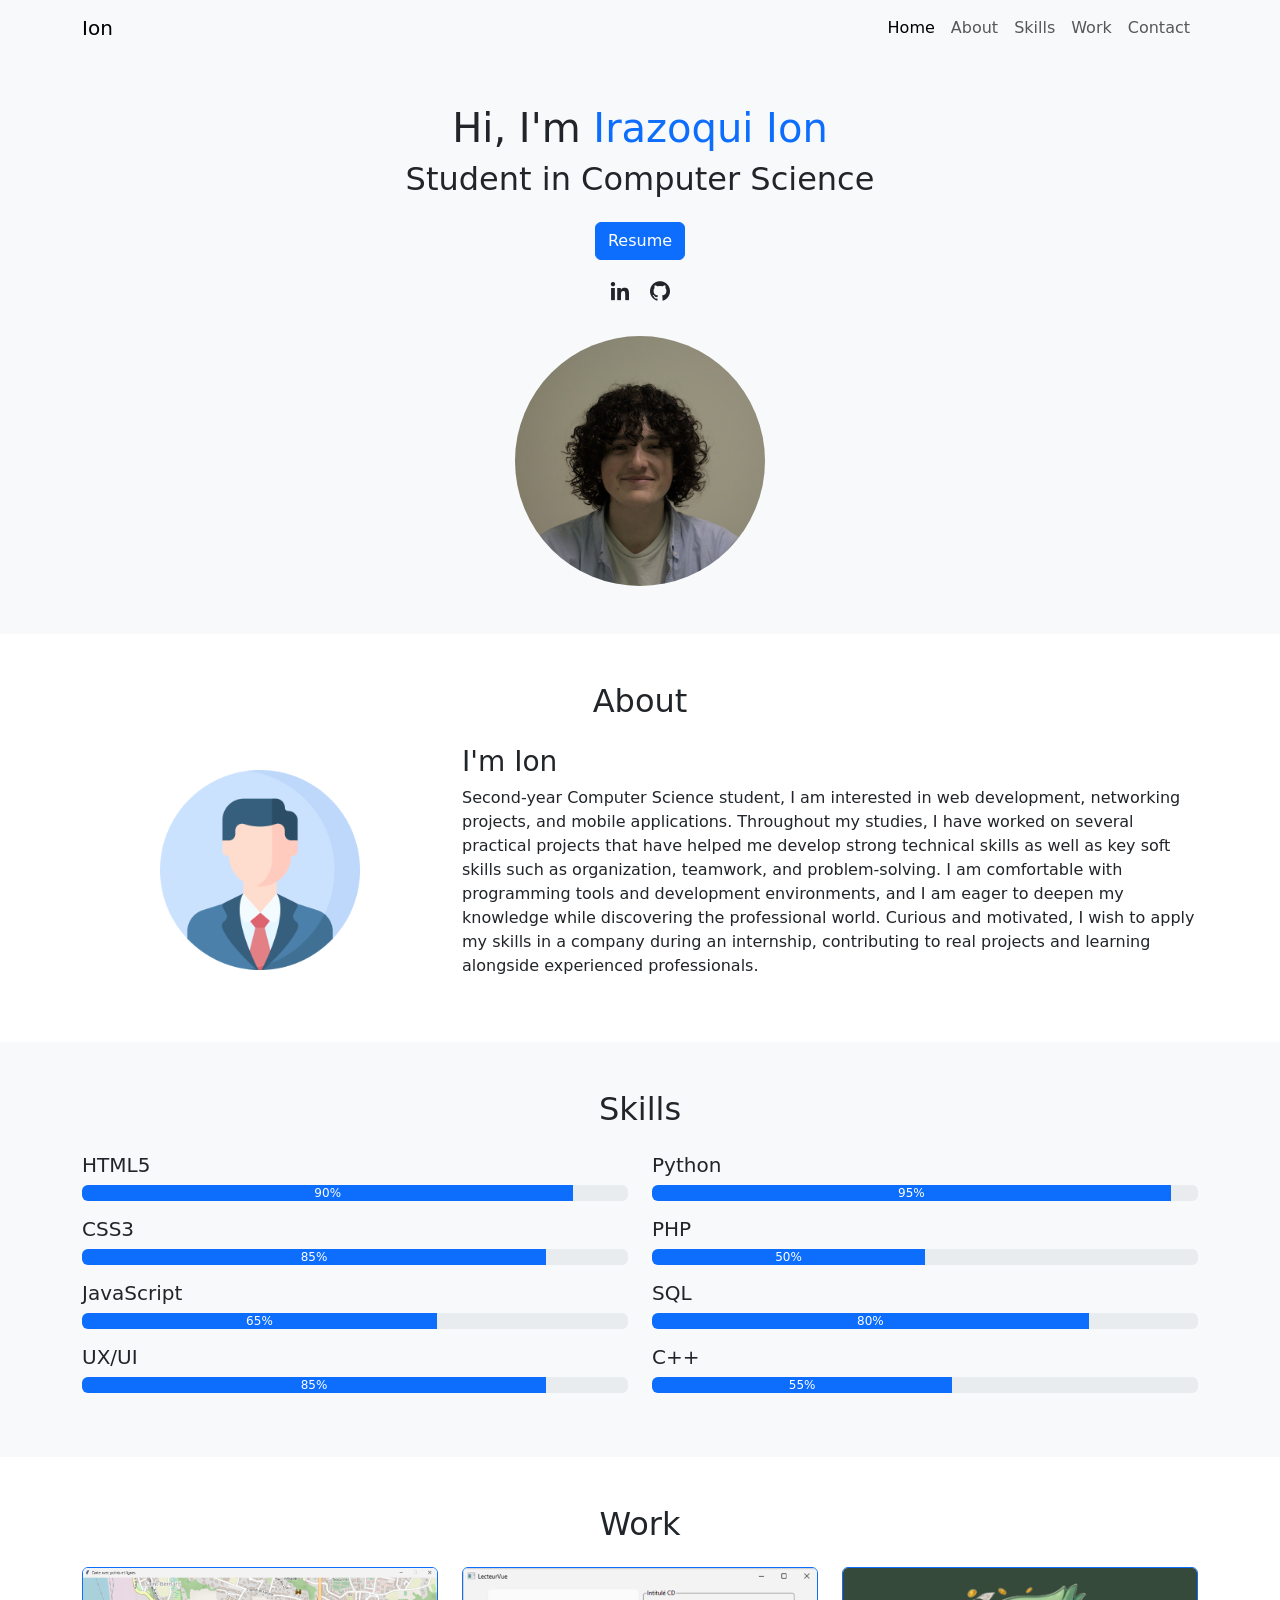
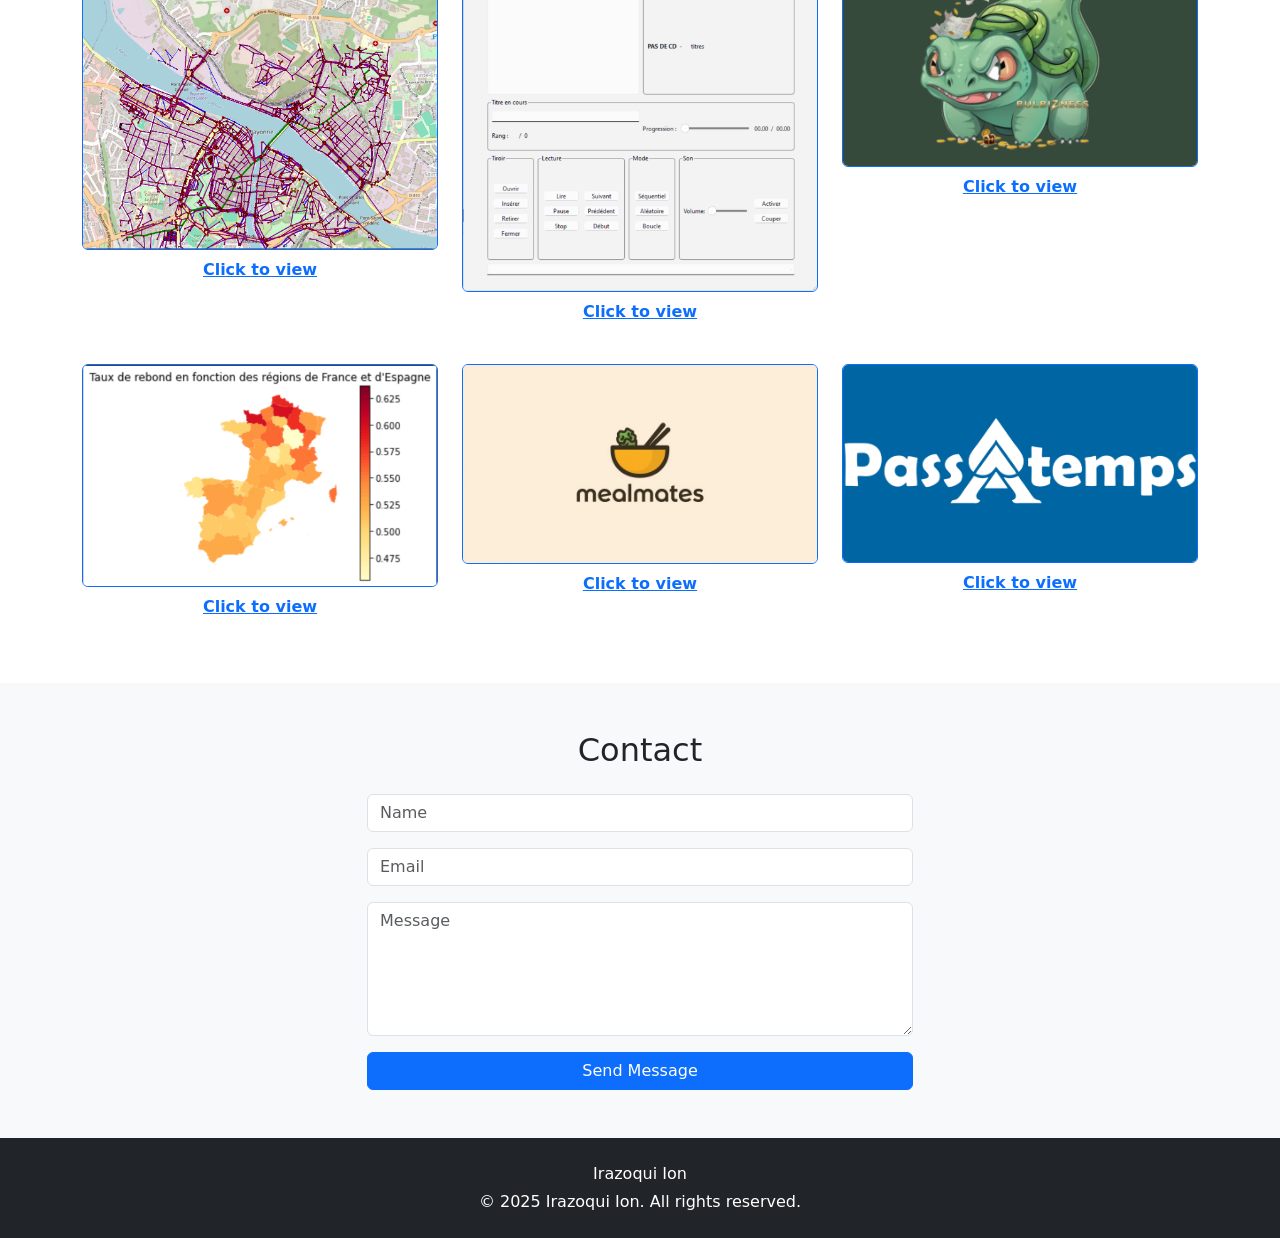
==== commit 88315dbb: "correction about" ====
--- a/index.html
+++ b/index.html
@@ -61,7 +61,9 @@
                 </div>
                 <div class="col-md-8">
                     <h3>I'm Ion</h3>
-                    <p>I am a motivated and dedicated student with a strong sense of responsibility, reliability, and punctuality. Passionate about web development and technology, I enjoy tackling new challenges and learning through hands-on projects. Over the course of my studies and personal initiatives, I have gained experience in designing and building web applications, managing projects, and collaborating effectively in teams.</p>
+                    <p>Second-year Computer Science student, I am interested in web development, networking projects, and mobile applications. Throughout my studies, I have worked on several practical projects that have helped me develop strong technical skills as well as key soft skills such as organization, teamwork, and problem-solving.
+
+I am comfortable with programming tools and development environments, and I am eager to deepen my knowledge while discovering the professional world. Curious and motivated, I wish to apply my skills in a company during an internship, contributing to real projects and learning alongside experienced professionals.</p>
                 </div>
             </div>
         </div>
